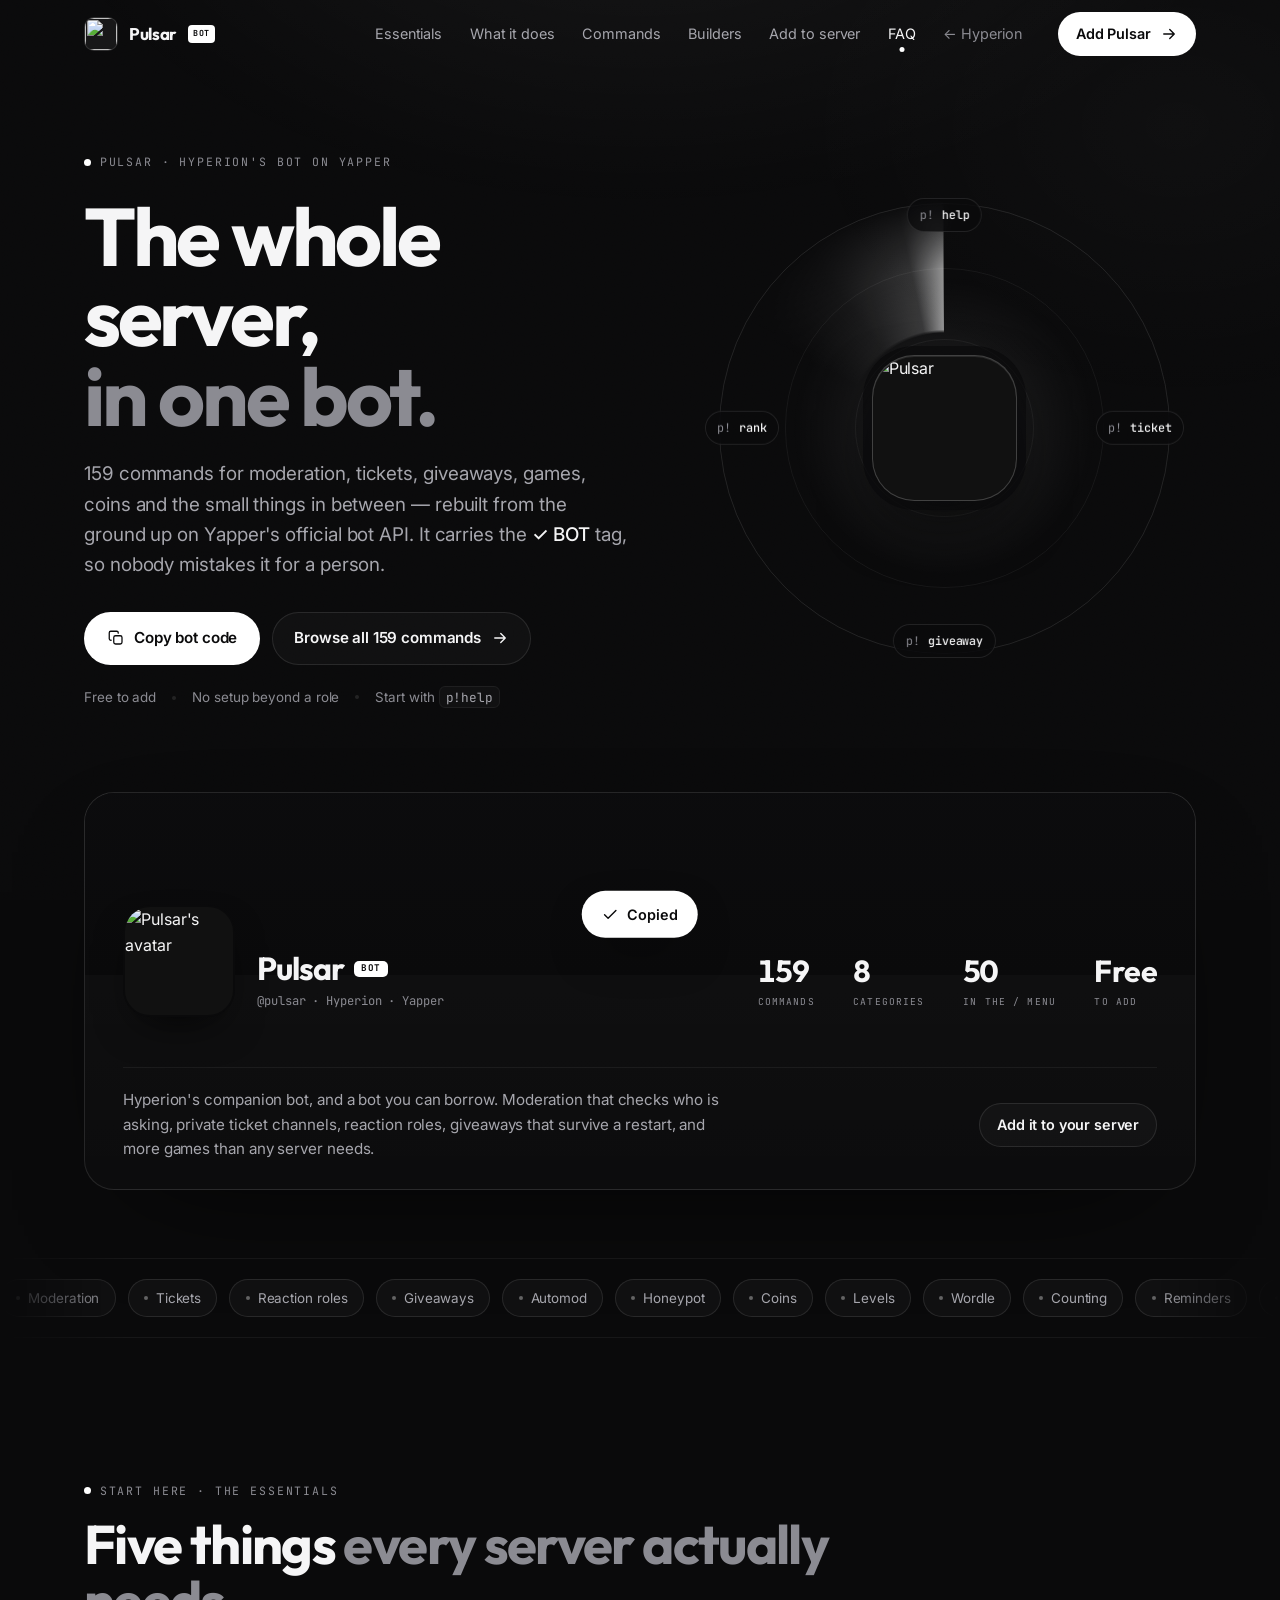
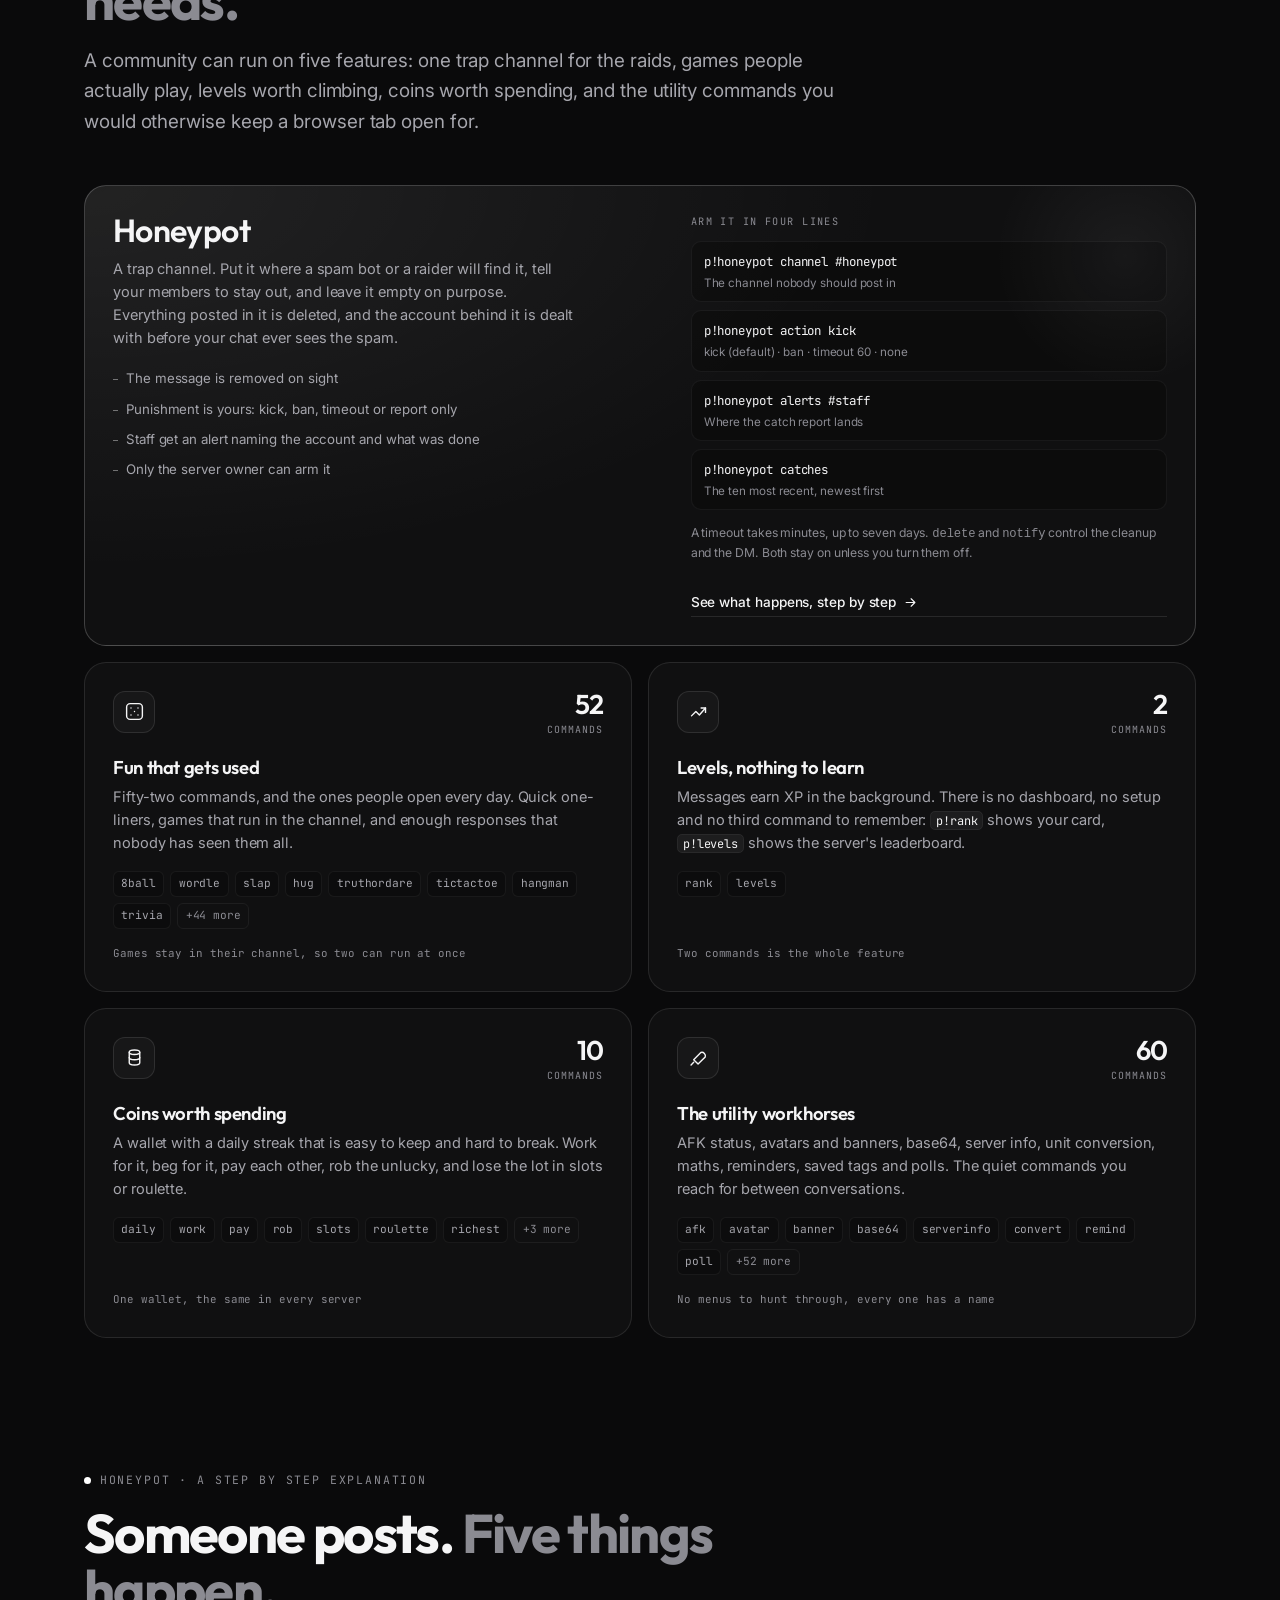
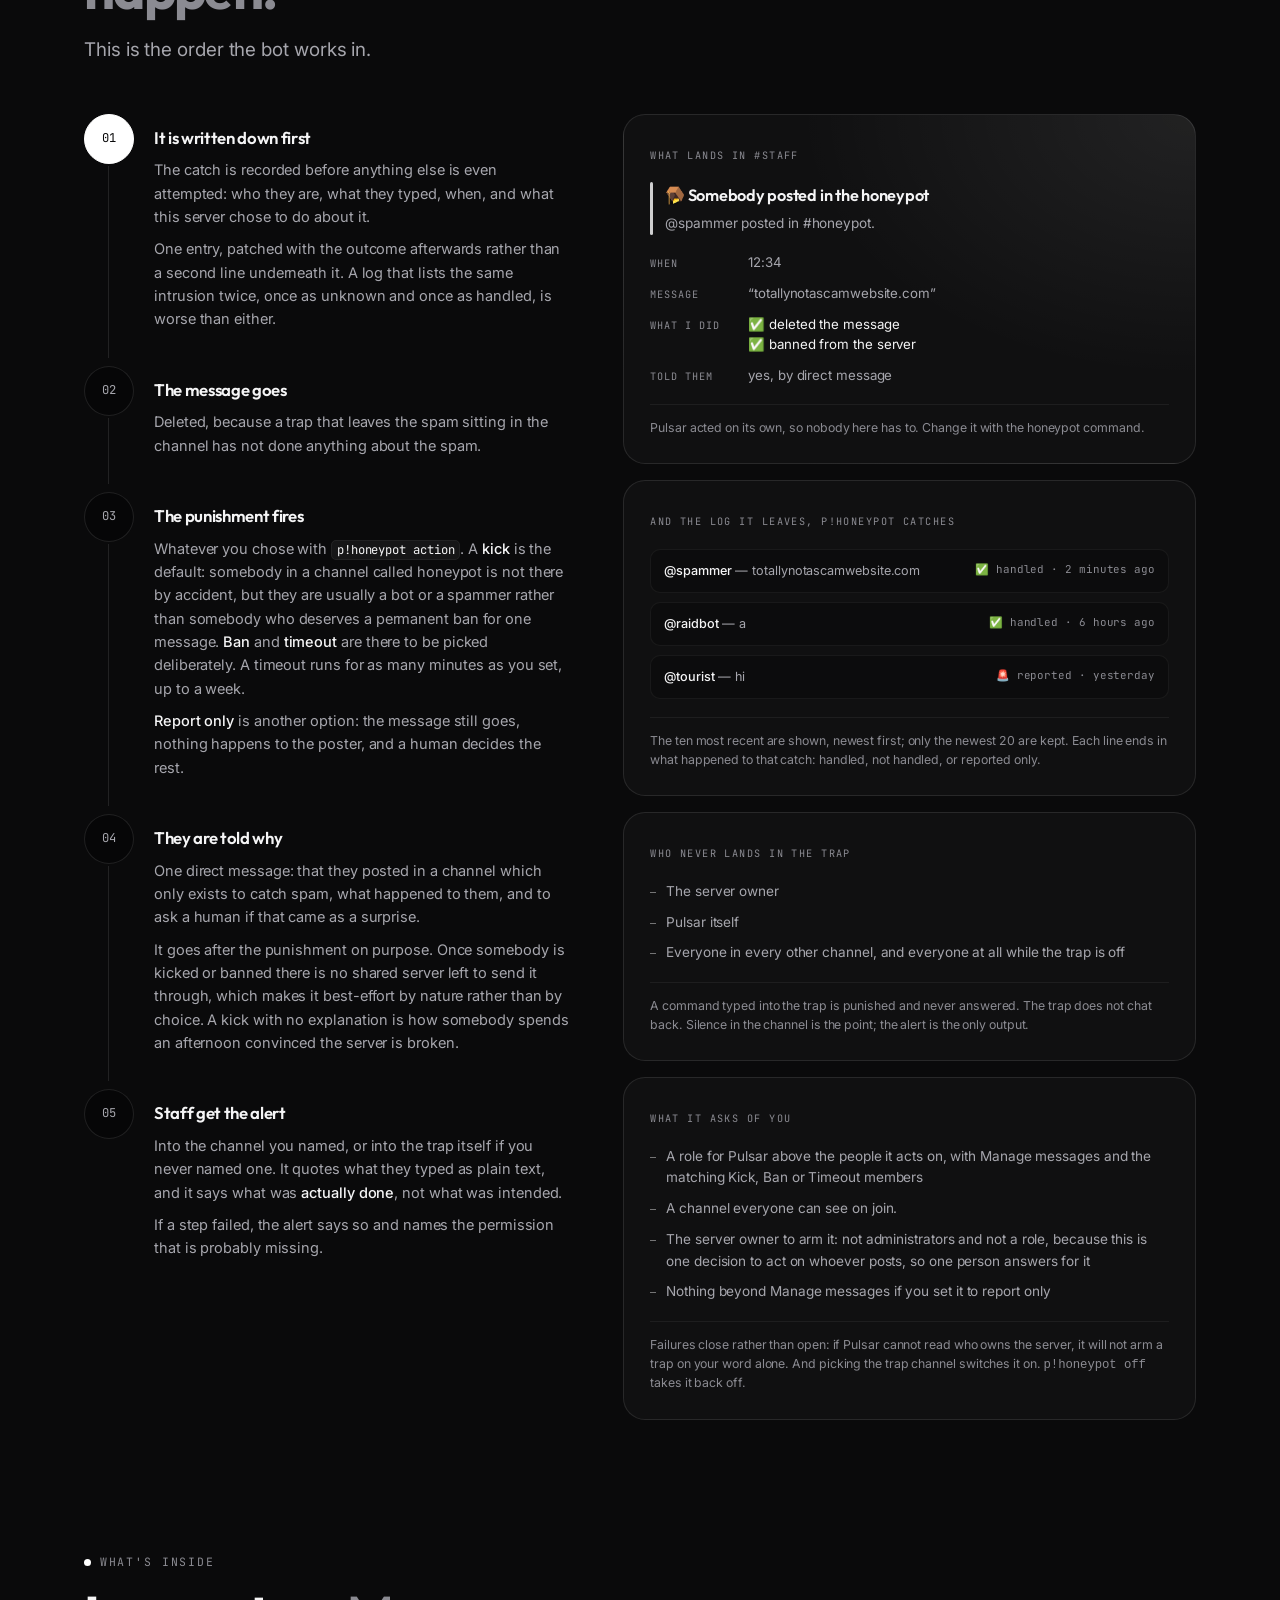
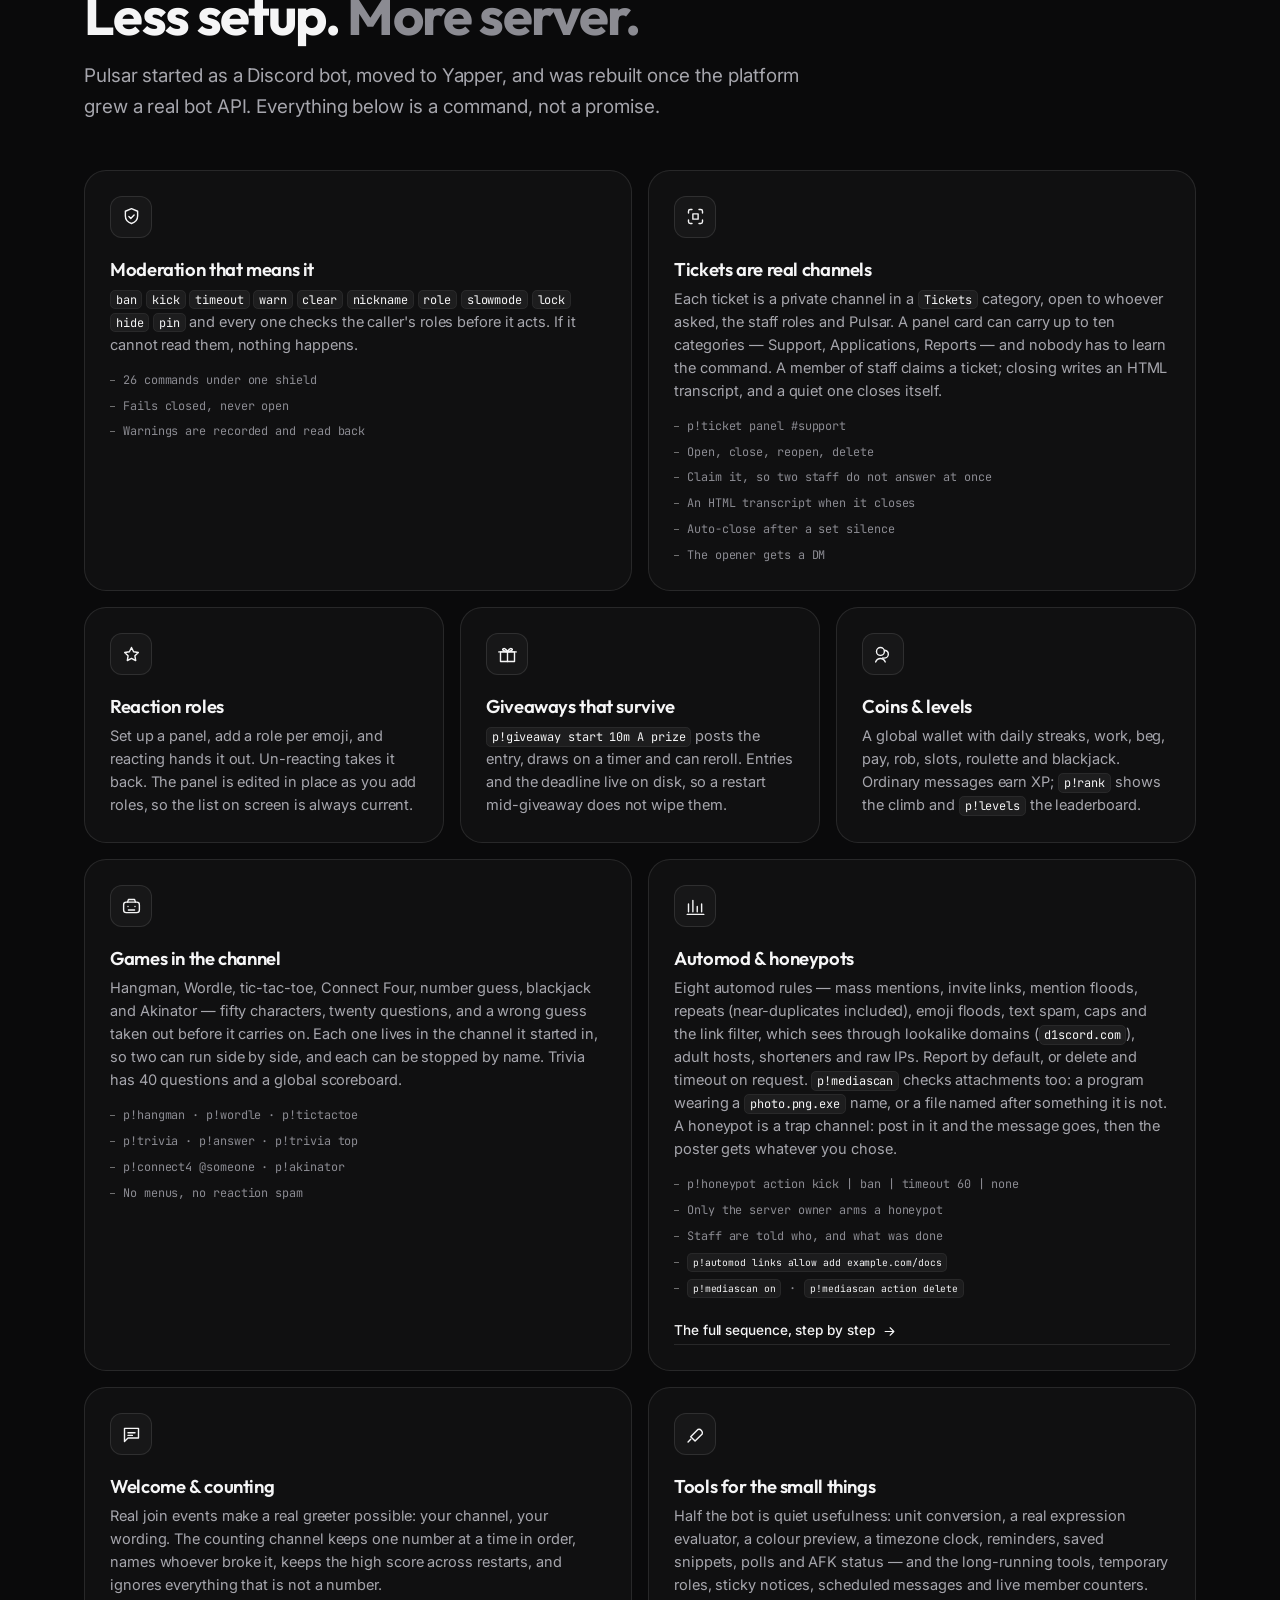
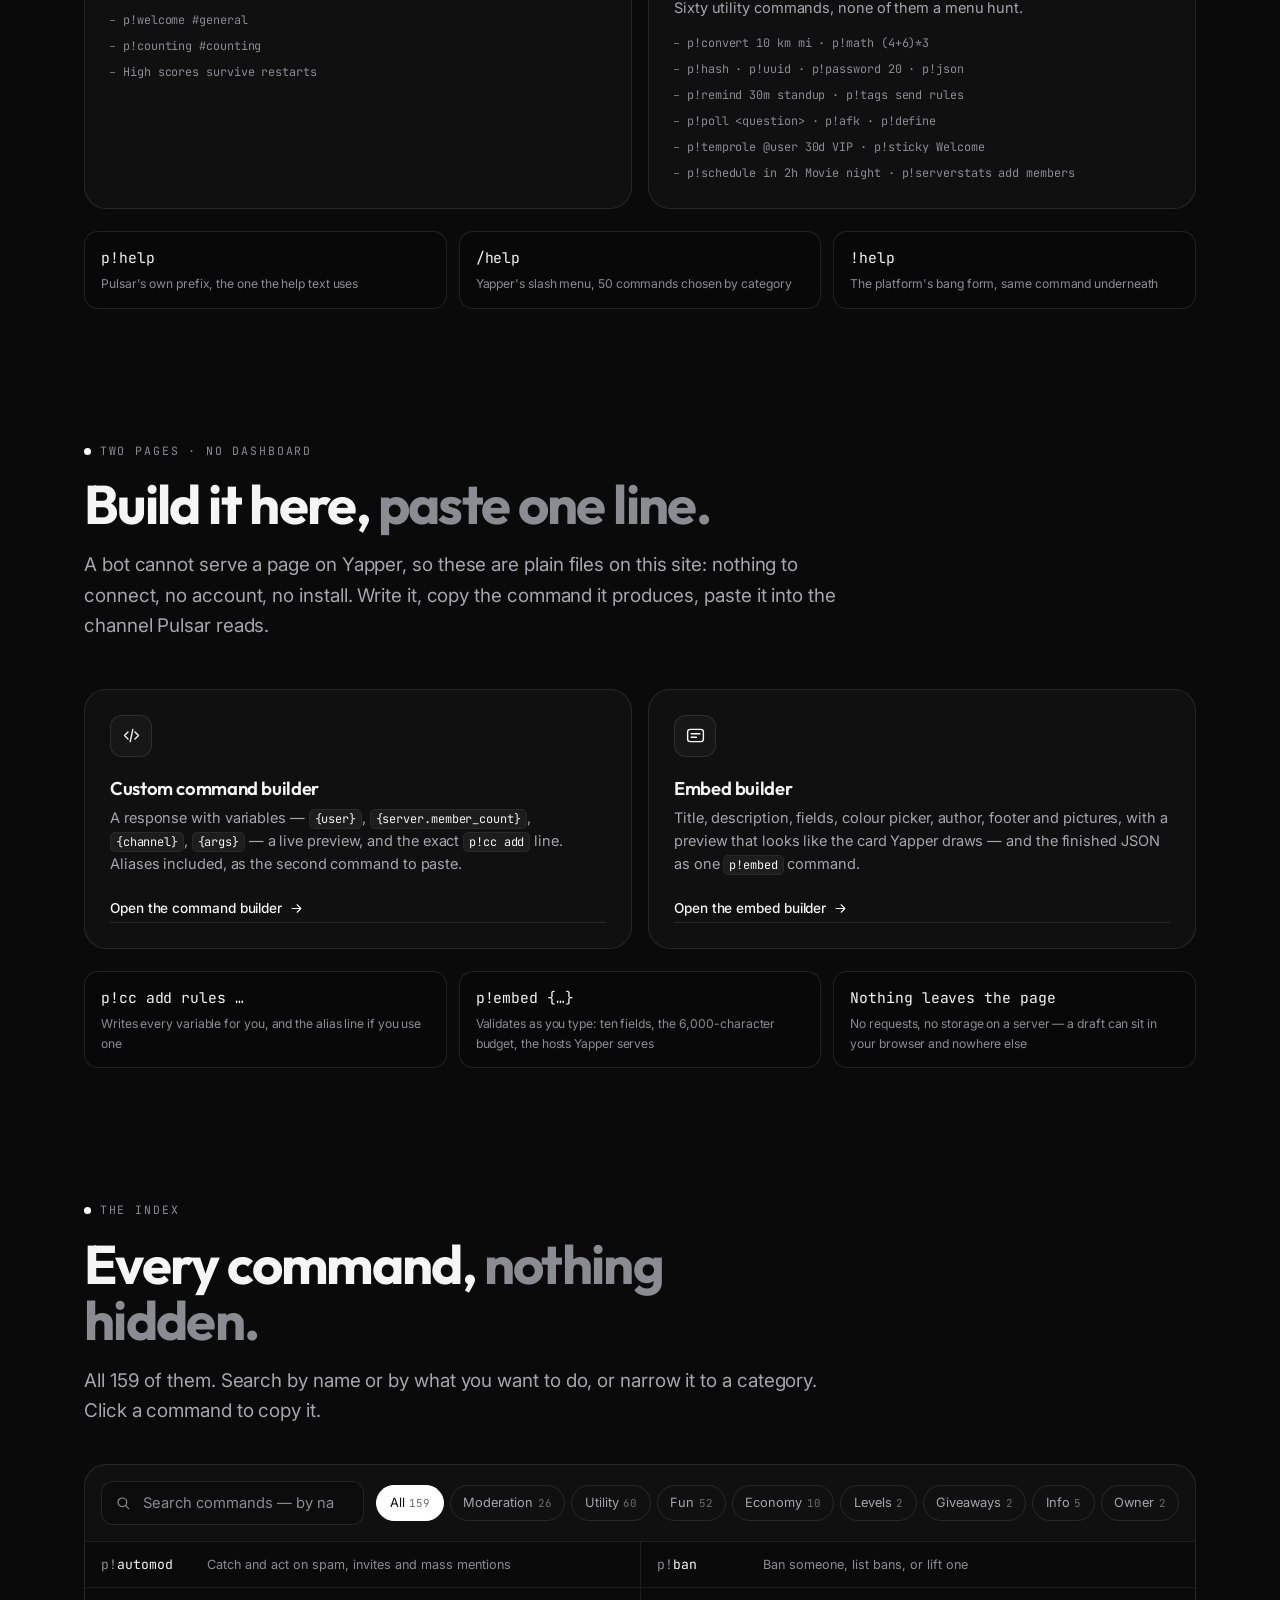
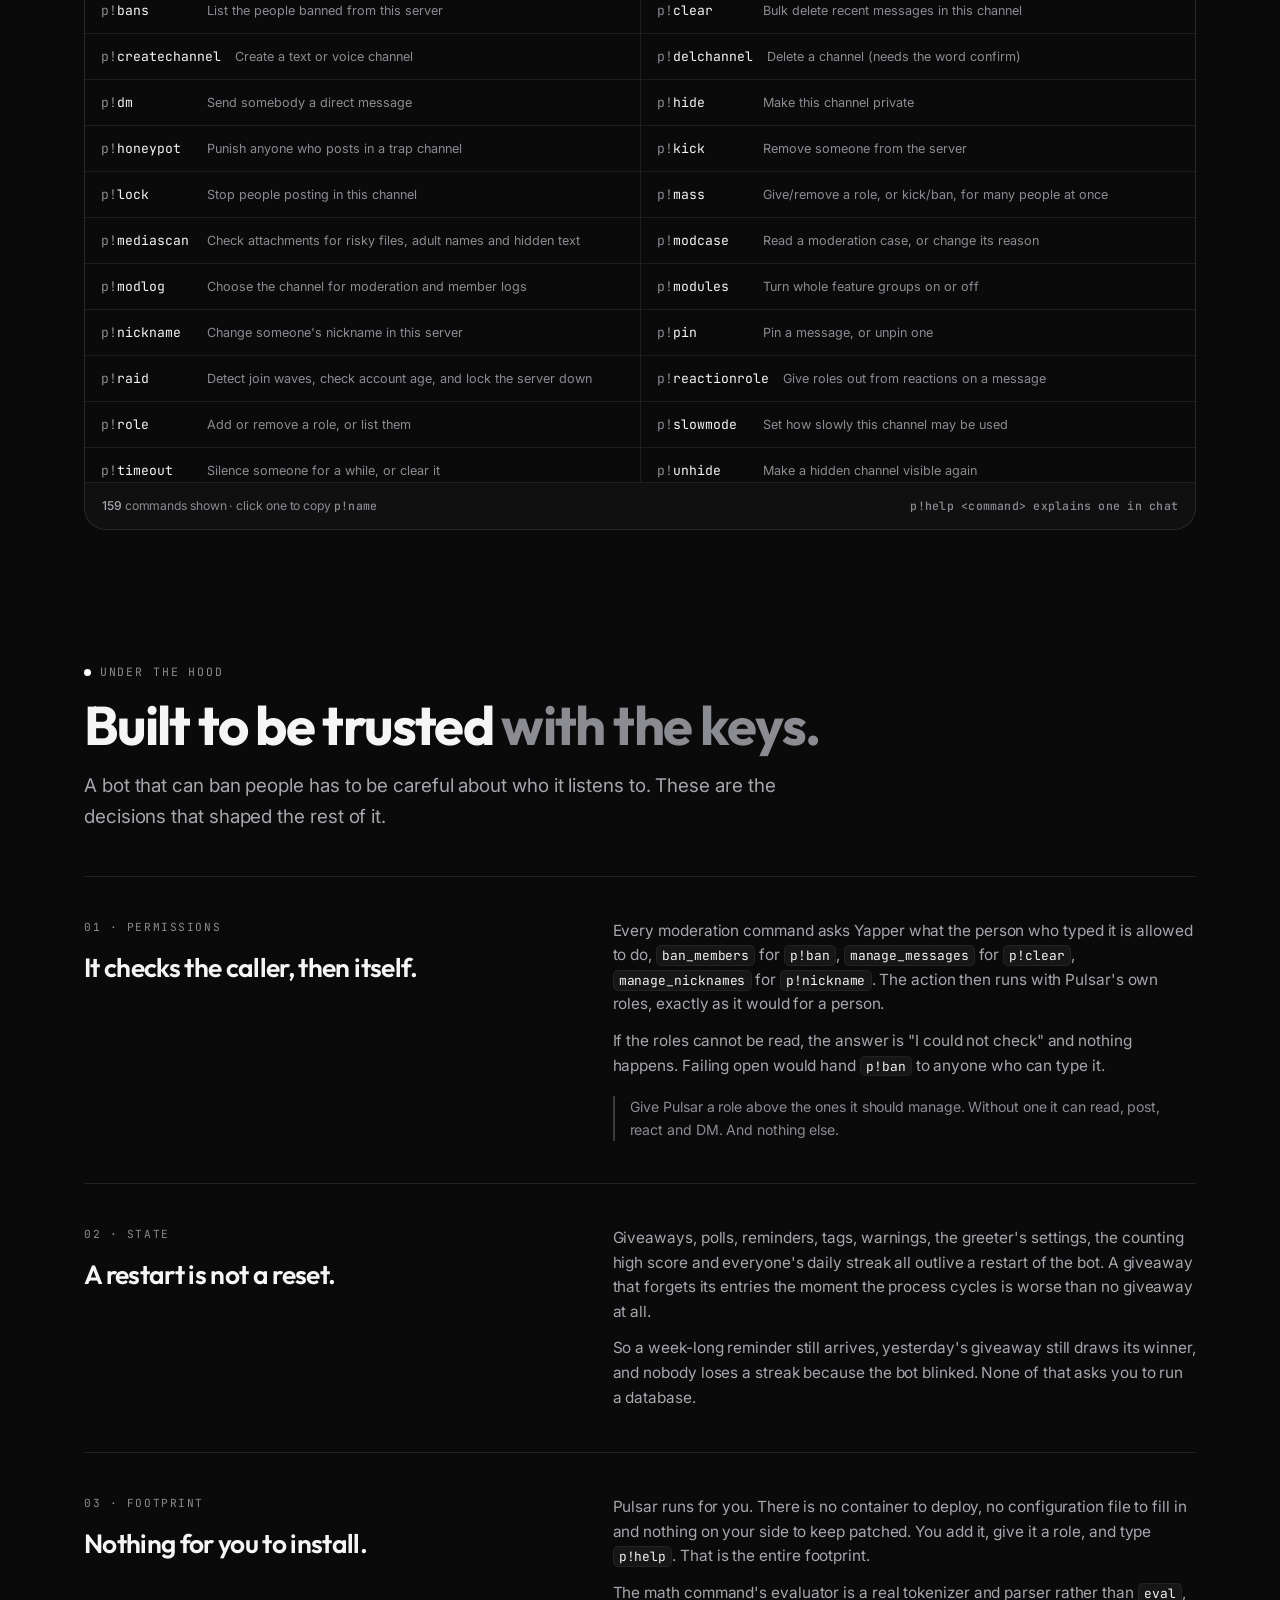
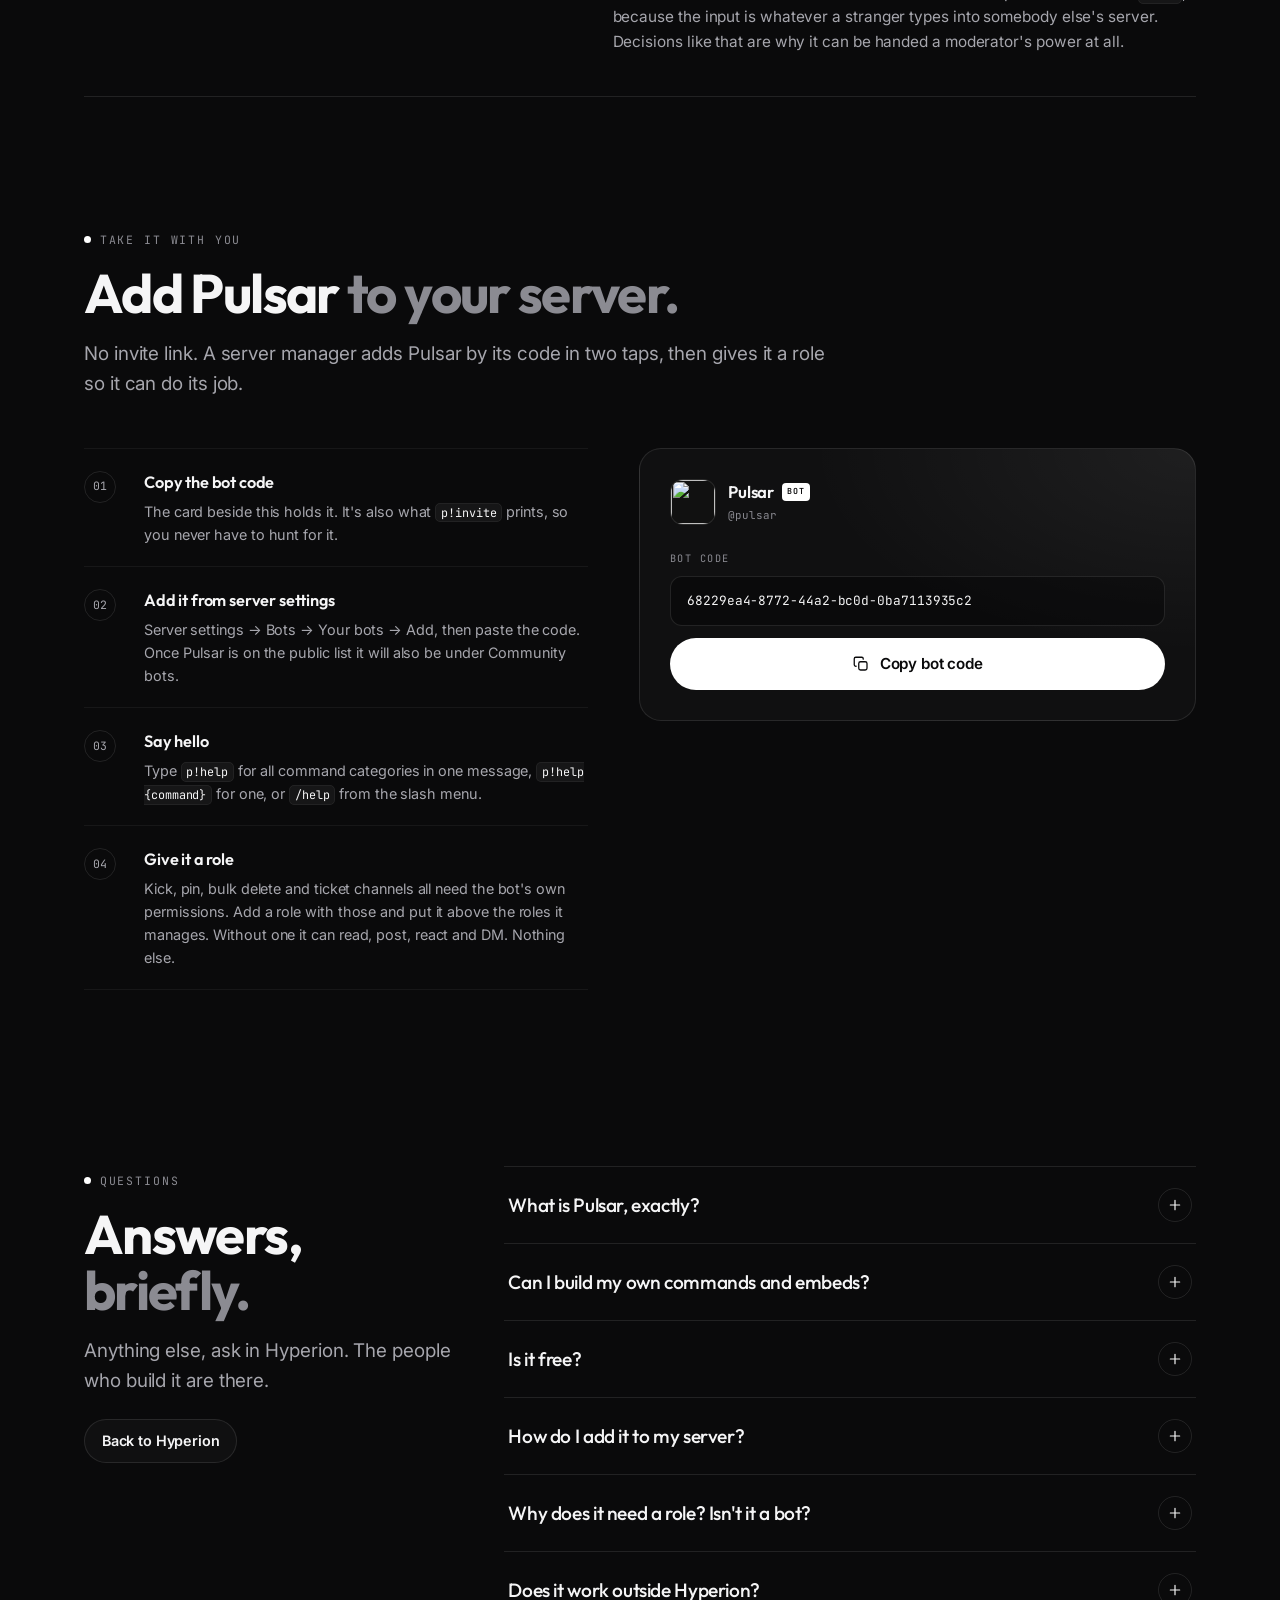
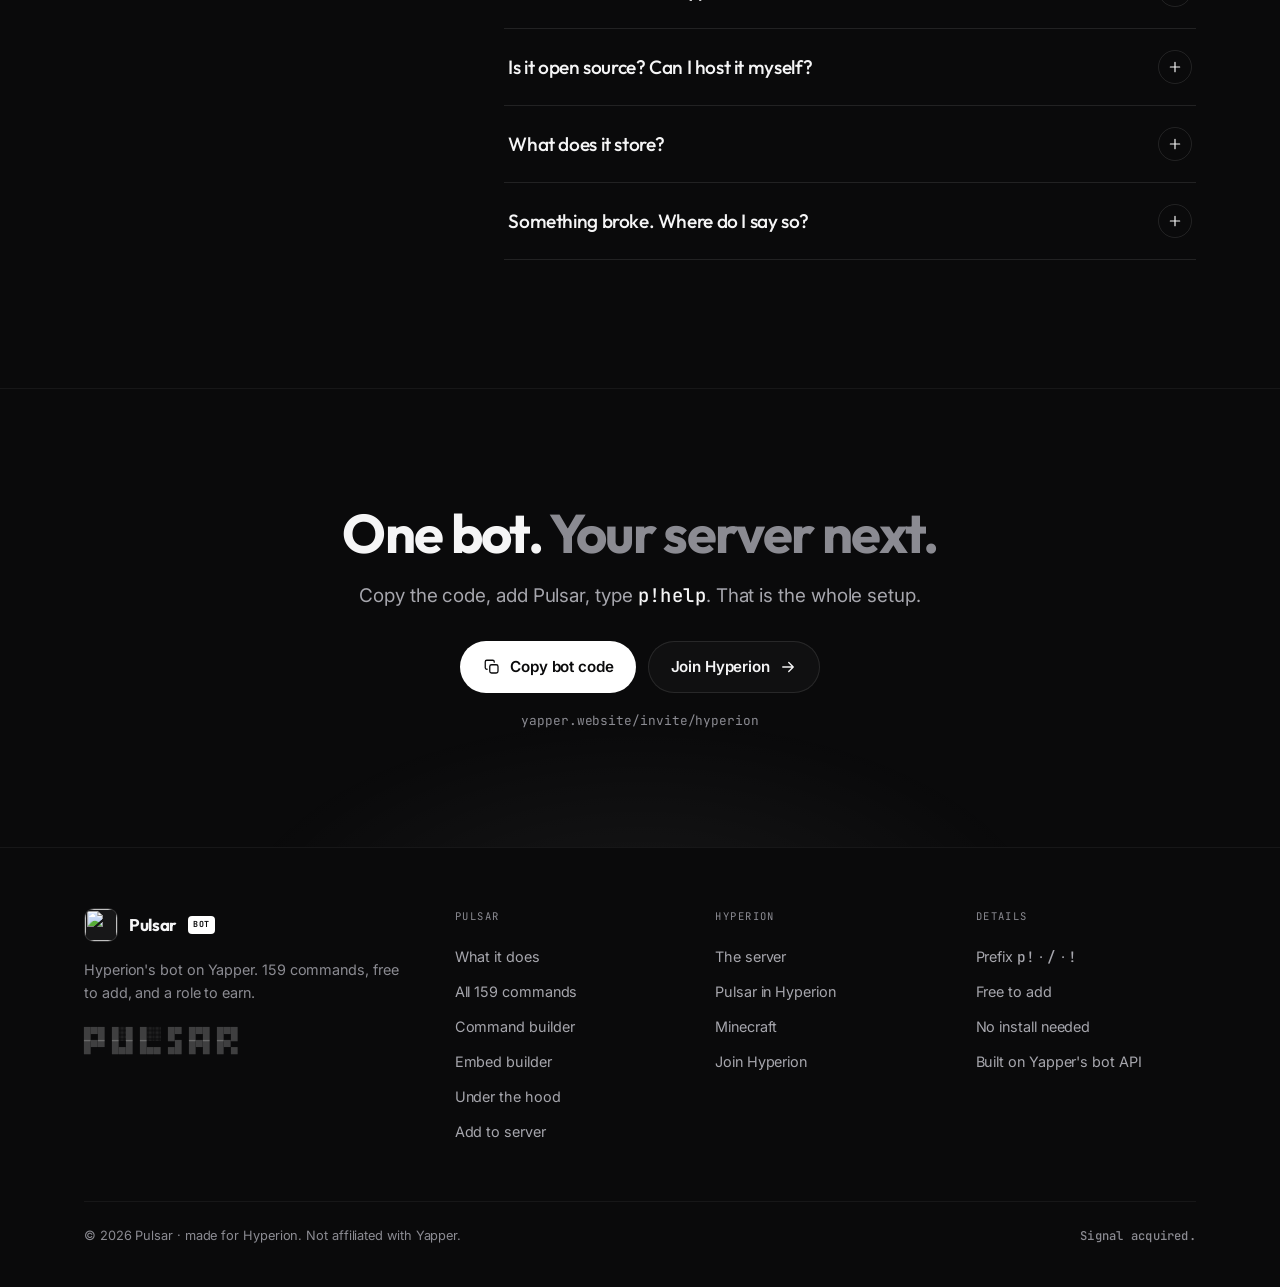
==== pulsar/index.html @ d631b647 "Create index.html" ====
<!DOCTYPE html>
<html lang="en">
<head>
<meta charset="utf-8">
<meta name="viewport" content="width=device-width, initial-scale=1">
<title>Pulsar | Hyperion's bot on Yapper</title>
<meta name="description" content="Pulsar is Hyperion's own Yapper bot: 159 commands for moderation, tickets, giveaways, games, coins and levels, rebuilt on Yapper's official bot API.">
<link rel="icon" href="../pulsar-avatar.png">
<meta property="og:type" content="website">
<meta property="og:title" content="Pulsar | Hyperion's bot on Yapper">
<meta property="og:description" content="159 commands. Moderation, tickets, giveaways, games and coins. Add Pulsar to your own server.">
<meta property="og:image" content="../pulsar-banner.webp">
<link rel="preconnect" href="https://fonts.googleapis.com">
<link rel="preconnect" href="https://fonts.gstatic.com" crossorigin>
<link href="https://fonts.googleapis.com/css2?family=Outfit:wght@400;500;600;700;800&family=Inter:wght@400;450;500;600&family=JetBrains+Mono:wght@400;500&display=swap" rel="stylesheet">
<script>document.documentElement.classList.add('js');</script>
<style>
/* ============================================================
   Pulsar — same monochrome system as Hyperion, with a signal.
   Near-black ground, white ink, hairline chrome, one rotating beam.
   ============================================================ */

:root{
  --bg:#0a0a0b;
  --bg-elev:#0f0f11;
  --ink:#f5f5f6;
  --ink-2:#a6a6ad;
  --ink-3:#8b8b92;
  --line:rgba(255,255,255,.10);
  --line-2:rgba(255,255,255,.055);
  --surface:rgba(255,255,255,.028);
  --surface-2:rgba(255,255,255,.055);
  --white:#ffffff;
  --r-sm:10px; --r-md:16px; --r-lg:22px; --r-xl:30px; --r-full:999px;
  --maxw:1160px;
  --ease:cubic-bezier(.16,1,.3,1);
  --font-display:"Outfit","Inter",system-ui,sans-serif;
  --font-body:"Inter",system-ui,-apple-system,sans-serif;
  --font-mono:"JetBrains Mono",ui-monospace,SFMono-Regular,Menlo,monospace;
}

*,*::before,*::after{box-sizing:border-box}
html{scroll-behavior:smooth;-webkit-text-size-adjust:100%}
@media (prefers-reduced-motion:reduce){html{scroll-behavior:auto}}

body{
  margin:0;
  background:var(--bg);
  color:var(--ink);
  font-family:var(--font-body);
  font-size:16px;
  line-height:1.6;
  letter-spacing:-0.005em;
  -webkit-font-smoothing:antialiased;
  text-rendering:optimizeLegibility;
  overflow-x:hidden;
}

body::before{
  content:"";position:fixed;inset:0;z-index:0;pointer-events:none;
  background:
    radial-gradient(900px 560px at 50% -180px, rgba(255,255,255,.06), transparent 70%),
    radial-gradient(620px 460px at 92% 14%, rgba(255,255,255,.022), transparent 62%);
}
body::after{
  content:"";position:fixed;inset:0;z-index:1;pointer-events:none;opacity:.045;
  background-image:url("data:image/svg+xml,%3Csvg xmlns='http://www.w3.org/2000/svg' width='140' height='140'%3E%3Cfilter id='n'%3E%3CfeTurbulence type='fractalNoise' baseFrequency='.9' numOctaves='2' stitchTiles='stitch'/%3E%3C/filter%3E%3Crect width='100%25' height='100%25' filter='url(%23n)'/%3E%3C/svg%3E");
  mix-blend-mode:overlay;
}

::selection{background:#fff;color:#0a0a0b}
:focus-visible{outline:2px solid #fff;outline-offset:3px;border-radius:6px}

*{scrollbar-width:thin;scrollbar-color:rgba(255,255,255,.22) transparent}
::-webkit-scrollbar{width:12px;height:12px}
::-webkit-scrollbar-track{background:transparent}
::-webkit-scrollbar-thumb{background:rgba(255,255,255,.16);border:3px solid var(--bg);border-radius:99px}
::-webkit-scrollbar-thumb:hover{background:rgba(255,255,255,.3)}

img{max-width:100%;display:block}
a{color:inherit;text-decoration:none}
button{font:inherit;color:inherit}

.wrap{width:100%;max-width:var(--maxw);margin:0 auto;padding:0 24px}
.sr-only{position:absolute;width:1px;height:1px;padding:0;margin:-1px;overflow:hidden;clip:rect(0,0,0,0);white-space:nowrap;border:0}

.skip{position:fixed;top:12px;left:12px;z-index:200;transform:translateY(-200%);
  background:#fff;color:#0a0a0b;padding:10px 16px;border-radius:10px;font-weight:600;font-size:14px}
.skip:focus{transform:none}

/* ---------- typography ---------- */
h1,h2,h3,h4{font-family:var(--font-display);font-weight:700;letter-spacing:-0.03em;line-height:1.02;margin:0}
.display{font-size:clamp(2.8rem,6.6vw,5.1rem);font-weight:700;line-height:.98;letter-spacing:-0.04em}
.h2{font-size:clamp(2rem,4.6vw,3.4rem);line-height:1.03}
.h3{font-size:clamp(1.25rem,2.2vw,1.6rem);letter-spacing:-0.02em}
.muted{color:var(--ink-3)}
.lead{font-size:clamp(1.02rem,1.5vw,1.18rem);color:var(--ink-2);max-width:66ch}
p{margin:0}

.mono{font-family:var(--font-mono);font-weight:500;letter-spacing:.02em}
.tag{
  font-family:var(--font-mono);font-size:.72rem;letter-spacing:.14em;text-transform:uppercase;
  color:var(--ink-3)
}
.eyebrow{display:inline-flex;align-items:center;gap:.55rem;font-family:var(--font-mono);font-size:.72rem;
  letter-spacing:.16em;text-transform:uppercase;color:var(--ink-3)}
.eyebrow .sig{width:7px;height:7px;border-radius:50%;background:#fff;box-shadow:0 0 0 0 rgba(255,255,255,.55);animation:pulse 2.4s infinite}

/* ---------- buttons ---------- */
.btn{
  --pad:.82rem 1.35rem;
  display:inline-flex;align-items:center;gap:.6rem;
  padding:var(--pad);border-radius:var(--r-full);
  font-weight:600;font-size:.95rem;letter-spacing:-0.01em;
  border:1px solid transparent;cursor:pointer;
  transition:transform .35s var(--ease),background .3s var(--ease),border-color .3s var(--ease),color .3s var(--ease),box-shadow .35s var(--ease);
  white-space:nowrap;
}
.btn svg{width:18px;height:18px;flex:none;transition:transform .35s var(--ease)}
.btn-primary{background:#fff;color:#0a0a0b}
.btn-primary:hover{transform:translateY(-2px);box-shadow:0 12px 30px -12px rgba(255,255,255,.55)}
.btn-primary:hover svg{transform:translateX(3px)}
.btn-primary:active{transform:translateY(0)}
.btn-ghost{background:var(--surface);border-color:var(--line);color:var(--ink)}
.btn-ghost:hover{background:var(--surface-2);border-color:rgba(255,255,255,.24);transform:translateY(-2px)}
.btn-sm{--pad:.6rem 1.05rem;font-size:.9rem}
.btn:disabled{opacity:.45;cursor:not-allowed;transform:none}

/* ---------- nav ---------- */
.nav{position:fixed;top:0;left:0;right:0;z-index:100;transition:background .4s var(--ease),border-color .4s var(--ease),backdrop-filter .4s}
.nav::after{content:"";position:absolute;inset:0;border-bottom:1px solid transparent;transition:border-color .4s var(--ease);pointer-events:none}
.nav.scrolled{background:rgba(10,10,11,.72);backdrop-filter:blur(14px) saturate(120%);-webkit-backdrop-filter:blur(14px)}
.nav.scrolled::after{border-color:var(--line-2)}
.nav-in{display:flex;align-items:center;gap:14px;height:68px}
.brand{display:flex;align-items:center;gap:11px;font-family:var(--font-display);font-weight:700;font-size:1.06rem;letter-spacing:-0.02em;position:relative;z-index:2}
.brand .mark{width:34px;height:34px;border-radius:10px;overflow:hidden;background:var(--surface-2);border:1px solid var(--line);position:relative;flex:none}
.brand .mark img{width:100%;height:100%;object-fit:cover}
.brand .bot-pill{font-family:var(--font-mono);font-size:.52rem;letter-spacing:.1em;text-transform:uppercase;background:#fff;color:#0a0a0b;border-radius:4px;padding:.12rem .3rem}
.nav-links{display:flex;align-items:center;gap:2px;margin-left:auto}
.nav-links a{position:relative;padding:.5rem .8rem;border-radius:var(--r-full);font-size:.9rem;color:var(--ink-2);transition:color .25s,background .25s}
.nav-links a:hover{color:var(--ink);background:var(--surface)}
.nav-links a.active{color:var(--ink)}
.nav-links a.active::after{content:"";position:absolute;left:50%;bottom:2px;transform:translateX(-50%);width:5px;height:5px;border-radius:50%;background:#fff}
.nav-links .back{color:var(--ink-3)}
.nav-cta{margin-left:10px;position:relative;z-index:2}
.nav-toggle{display:none;margin-left:auto;width:42px;height:42px;border-radius:12px;border:1px solid var(--line);background:var(--surface);align-items:center;justify-content:center}
.nav-toggle svg{width:20px;height:20px}
.mobile-menu{display:none}

/* ---------- hero ---------- */
.hero{position:relative;z-index:2;padding-top:148px;padding-bottom:10px}
.hero-grid{display:grid;grid-template-columns:1.04fr .96fr;gap:clamp(30px,5vw,64px);align-items:center}
.hero-copy{max-width:620px}
.hero .display{margin-top:22px}
.hero .display .line{display:block;overflow:hidden}
.hero .display .line > span{display:block;transform:translateY(105%);animation:rise 1.05s var(--ease) forwards}
.hero .display .line:nth-child(2) > span{animation-delay:.08s}
@keyframes rise{to{transform:translateY(0)}}
.hero-sub{margin-top:24px;opacity:0;animation:fade .9s var(--ease) .4s forwards}
.hero-cta{margin-top:32px;display:flex;gap:12px;flex-wrap:wrap;opacity:0;animation:fade .9s var(--ease) .55s forwards}
.hero-facts{margin-top:22px;display:flex;gap:10px 16px;align-items:center;flex-wrap:wrap;color:var(--ink-3);font-size:.84rem;opacity:0;animation:fade .9s var(--ease) .7s forwards}
.hero-facts .dot{width:4px;height:4px;border-radius:50%;background:var(--line)}
.hero-facts code{font-family:var(--font-mono);font-size:.8rem;color:var(--ink-2);background:var(--surface);border:1px solid var(--line-2);border-radius:6px;padding:.1rem .38rem}
.hero-visual{opacity:0;animation:rise-slow 1.2s var(--ease) .5s forwards}
@keyframes fade{to{opacity:1}}
@keyframes rise-slow{from{opacity:0;transform:translateY(36px)}to{opacity:1;transform:none}}
@keyframes pulse{0%{box-shadow:0 0 0 0 rgba(255,255,255,.45)}70%{box-shadow:0 0 0 9px rgba(255,255,255,0)}100%{box-shadow:0 0 0 0 rgba(255,255,255,0)}}

/* signal visual */
.signal{position:relative;width:100%;max-width:470px;aspect-ratio:1/1;margin:0 auto;display:grid;place-items:center}
.signal .ring{position:absolute;border:1px solid var(--line);border-radius:50%}
.signal .r1{inset:2%}
.signal .r2{inset:16%;border-color:var(--line-2)}
.signal .r3{inset:31%;border-color:var(--line-2)}
.signal .ticks{position:absolute;inset:2%;border-radius:50%;
  background:repeating-conic-gradient(from 0deg,rgba(255,255,255,.26) 0deg .5deg,transparent .5deg 7.5deg);
  -webkit-mask-image:radial-gradient(circle,transparent 71%,#000 71.5%,#000 72.6%,transparent 73.2%);
  mask-image:radial-gradient(circle,transparent 71%,#000 71.5%,#000 72.6%,transparent 73.2%);
  opacity:.55}
.signal .beam{position:absolute;inset:2%;border-radius:50%;animation:spin 16s linear infinite;
  background:conic-gradient(from 0deg,transparent 0deg 296deg,rgba(255,255,255,.05) 322deg,rgba(255,255,255,.17) 348deg,rgba(255,255,255,.55) 359.4deg,transparent 360deg);
  -webkit-mask-image:radial-gradient(circle,transparent 30%,#000 31% 50%,transparent 72%);
  mask-image:radial-gradient(circle,transparent 30%,#000 31% 50%,transparent 72%)}
@keyframes spin{to{transform:rotate(360deg)}}
.signal .glow{position:absolute;inset:14%;border-radius:50%;
  background:radial-gradient(circle,rgba(255,255,255,.105),transparent 64%)}
.signal .core{position:relative;z-index:2;width:31%;aspect-ratio:1/1;border-radius:29%;overflow:hidden;
  border:1px solid rgba(255,255,255,.2);background:#111;
  box-shadow:0 0 0 9px rgba(10,10,11,.68),0 26px 70px -22px rgba(0,0,0,.95),inset 0 1px 0 rgba(255,255,255,.1)}
.signal .core img{width:100%;height:100%;object-fit:cover}
.orbit{position:absolute;z-index:3;display:inline-flex;align-items:center;gap:.5rem;
  padding:.42rem .72rem;border-radius:var(--r-full);border:1px solid var(--line);
  background:rgba(10,10,11,.82);backdrop-filter:blur(8px);-webkit-backdrop-filter:blur(8px);
  font-family:var(--font-mono);font-size:.74rem;color:var(--ink-2);white-space:nowrap;
  box-shadow:0 12px 30px -18px rgba(0,0,0,.9)}
.orbit b{font-weight:500;color:var(--ink)}
.orbit .p{color:var(--ink-3)}
.orbit.top{top:1%;left:50%;transform:translateX(-50%)}
.orbit.right{right:-1%;top:50%;transform:translateY(-50%)}
.orbit.bottom{bottom:1%;left:50%;transform:translateX(-50%)}
.orbit.left{left:-1%;top:50%;transform:translateY(-50%)}
@media (prefers-reduced-motion:reduce){.signal .beam{animation:none}}

/* ---------- profile band ---------- */
.profile-band{margin-top:clamp(54px,7vw,84px);border:1px solid var(--line);border-radius:var(--r-xl);overflow:hidden;
  background:linear-gradient(180deg,rgba(255,255,255,.035),rgba(255,255,255,.01));position:relative;
  box-shadow:0 40px 120px -60px rgba(0,0,0,.9)}
.pb-banner{position:relative;height:clamp(118px,15vw,182px);overflow:hidden;background:#0d0d0f}
.pb-banner img{width:100%;height:100%;object-fit:cover;object-position:center 44%;filter:grayscale(1) contrast(1.02);opacity:.34}
.pb-banner::after{content:"";position:absolute;inset:0;background:linear-gradient(180deg,rgba(10,10,11,.42) 0%,rgba(10,10,11,.74) 58%,var(--bg) 100%)}
.pb-in{padding:0 clamp(20px,3.4vw,38px) 28px;margin-top:clamp(-70px,-9vw,-54px);position:relative;display:flex;gap:22px;align-items:flex-end;flex-wrap:wrap}
.pb-ava{width:clamp(84px,11vw,112px);height:clamp(84px,11vw,112px);border-radius:27px;overflow:hidden;flex:none;
  border:2px solid var(--bg);background:#111;box-shadow:0 18px 44px -18px rgba(0,0,0,.9)}
.pb-ava img{width:100%;height:100%;object-fit:cover}
.pb-id{min-width:0;padding-bottom:6px}
.pb-name{display:flex;align-items:center;gap:10px;font-family:var(--font-display);font-weight:700;font-size:clamp(1.5rem,2.6vw,2rem);letter-spacing:-0.03em;line-height:1.05}
.pb-bot{font-family:var(--font-mono);font-size:.58rem;letter-spacing:.1em;text-transform:uppercase;background:#fff;color:#0a0a0b;border-radius:5px;padding:.18rem .4rem}
.pb-handle{margin-top:6px;font-family:var(--font-mono);font-size:.76rem;color:var(--ink-3)}
.pb-stats{margin-left:auto;display:flex;gap:clamp(18px,3vw,40px);flex-wrap:wrap;padding-bottom:8px}
.pb-stat b{display:block;font-family:var(--font-display);font-weight:700;font-size:clamp(1.35rem,2.4vw,1.9rem);letter-spacing:-0.02em;line-height:1;font-variant-numeric:tabular-nums}
.pb-stat span{display:block;margin-top:7px;font-family:var(--font-mono);font-size:.6rem;letter-spacing:.12em;text-transform:uppercase;color:var(--ink-3)}
.pb-bio{margin-top:22px;padding-top:20px;border-top:1px solid var(--line-2);display:flex;gap:24px;align-items:center;flex-wrap:wrap;color:var(--ink-2);font-size:.95rem;max-width:none}
.pb-bio p{max-width:62ch}
.pb-bio .btn{margin-left:auto}

/* ---------- marquee ---------- */
.marquee{position:relative;z-index:2;margin-top:clamp(46px,6vw,68px);padding:20px 0;border-top:1px solid var(--line-2);border-bottom:1px solid var(--line-2);
  mask-image:linear-gradient(90deg,transparent,#000 10%,#000 90%,transparent);
  -webkit-mask-image:linear-gradient(90deg,transparent,#000 10%,#000 90%,transparent);overflow:hidden}
.marquee-track{display:flex;gap:12px;width:max-content;animation:slide 42s linear infinite}
.marquee:hover .marquee-track{animation-play-state:paused}
@keyframes slide{to{transform:translateX(-50%)}}
.pill{display:inline-flex;align-items:center;gap:8px;padding:.46rem .95rem;border-radius:var(--r-full);border:1px solid var(--line);background:var(--surface);color:var(--ink-2);font-size:.84rem;white-space:nowrap}
.pill .dot{width:4px;height:4px;border-radius:50%;background:rgba(255,255,255,.35)}

/* ---------- sections ---------- */
section{position:relative;z-index:2}
.sec{padding:clamp(82px,10vw,138px) 0 0}
.sec-head{max-width:760px}
.sec-head .h2{margin-bottom:18px}
.sec-head .lead{color:var(--ink-2)}
.sec-head .eyebrow{margin-bottom:16px}

/* ---------- bento ---------- */
.bento{display:grid;grid-template-columns:repeat(6,1fr);gap:16px;margin-top:48px}
.card{
  position:relative;border:1px solid var(--line);border-radius:var(--r-lg);background:var(--surface);
  padding:25px;overflow:hidden;display:flex;flex-direction:column;
  transition:border-color .45s var(--ease),background .45s var(--ease),transform .45s var(--ease);
}
.card:hover{border-color:rgba(255,255,255,.22);background:var(--surface-2);transform:translateY(-3px)}
.card .ico{width:42px;height:42px;border-radius:12px;border:1px solid var(--line);background:rgba(255,255,255,.03);display:grid;place-items:center;margin-bottom:22px}
.card .ico svg{width:21px;height:21px;color:var(--ink)}
.card .card-ttl{font-family:var(--font-display);font-weight:600;font-size:1.16rem;letter-spacing:-0.02em}
.card .card-txt{margin-top:9px;color:var(--ink-2);font-size:.91rem;line-height:1.58}
.card .card-txt code,.card .card-list code{font-family:var(--font-mono);font-size:.82em;color:var(--ink);background:rgba(255,255,255,.05);border:1px solid var(--line-2);border-radius:5px;padding:.05rem .3rem;white-space:nowrap}
.card .card-list{margin:14px 0 0;padding:0;list-style:none;display:flex;flex-direction:column;gap:7px;color:var(--ink-3);font-family:var(--font-mono);font-size:.74rem}
.card .card-list li{display:flex;gap:8px;align-items:baseline}
.card .card-list li::before{content:"";width:5px;height:1px;background:rgba(255,255,255,.4);flex:none;transform:translateY(-3px)}
.card--w3{grid-column:span 3}
.card--w2{grid-column:span 2}
.card .card-note{margin-top:auto;padding-top:16px;font-family:var(--font-mono);font-size:.68rem;color:var(--ink-3)}

/* ---------- essentials ---------- */
.essentials{display:grid;grid-template-columns:repeat(2,1fr);gap:16px;margin-top:48px}
.essentials .card{padding:clamp(22px,3vw,28px)}
.ess-hero{grid-column:1/-1;display:grid;grid-template-columns:1.05fr .95fr;gap:clamp(24px,4vw,54px);align-items:start;
  border-color:rgba(255,255,255,.2);
  background:radial-gradient(130% 150% at 0% 0%,rgba(255,255,255,.075),transparent 56%),var(--surface)}
.ess-hero::after{content:"";position:absolute;right:-70px;top:-70px;width:280px;height:280px;border-radius:50%;
  background:radial-gradient(circle,rgba(255,255,255,.05),transparent 66%);pointer-events:none}
.ess-flag{position:relative;display:inline-flex;align-items:center;gap:.45rem;font-family:var(--font-mono);font-size:.64rem;
  letter-spacing:.14em;text-transform:uppercase;color:var(--ink-2);border:1px solid var(--line);
  border-radius:var(--r-full);padding:.3rem .62rem;background:rgba(255,255,255,.05);margin-bottom:18px}
.ess-flag .dot{width:5px;height:5px;border-radius:50%;background:#fff;animation:pulse 2.4s infinite}
.ess-hero .card-ttl{position:relative;font-size:clamp(1.5rem,3vw,2rem)}
.ess-hero .card-txt{position:relative;margin-top:12px;max-width:52ch}
.ess-hero .card-list{position:relative;margin-top:18px;font-family:var(--font-body);font-size:.83rem;color:var(--ink-2);gap:9px}
.ess-cmds{position:relative;display:flex;flex-direction:column;gap:8px;min-width:0}
.ess-lbl{font-family:var(--font-mono);font-size:.64rem;letter-spacing:.14em;text-transform:uppercase;color:var(--ink-3);margin-bottom:3px}
.ess-cmd{display:block;padding:10px 12px;border:1px solid var(--line-2);border-radius:10px;background:rgba(0,0,0,.26)}
.ess-cmd code{display:block;font-family:var(--font-mono);font-size:.78rem;color:var(--ink);white-space:nowrap;overflow-x:auto;scrollbar-width:none}
.ess-cmd code::-webkit-scrollbar{display:none}
.ess-cmd span{display:block;margin-top:3px;font-size:.73rem;color:var(--ink-3);line-height:1.4}
.ess-note{margin-top:6px;font-size:.76rem;color:var(--ink-3);line-height:1.5}
.ess-top{display:flex;align-items:flex-start;justify-content:space-between;gap:14px}
.ess-top .ico{margin-bottom:0}
.ess-fig{flex:none;text-align:right}
.ess-fig b{display:block;font-family:var(--font-display);font-weight:600;font-size:1.7rem;line-height:1;letter-spacing:-0.03em}
.ess-fig span{display:block;margin-top:4px;font-family:var(--font-mono);font-size:.62rem;letter-spacing:.1em;text-transform:uppercase;color:var(--ink-3)}
.ess-top + .card-ttl{margin-top:20px}
.ess-tags{display:flex;flex-wrap:wrap;gap:6px;margin-top:16px}
.ess-tags code{font-family:var(--font-mono);font-size:.7rem;color:var(--ink-2);background:rgba(0,0,0,.24);
  border:1px solid var(--line-2);border-radius:6px;padding:.2rem .46rem;white-space:nowrap}
.ess-tags code.more{color:var(--ink-3);background:transparent}
.ess-more{position:relative;display:inline-flex;align-items:center;gap:.45rem;margin-top:22px;font-size:.85rem;font-weight:500;
  color:var(--ink);border-bottom:1px solid var(--line);padding-bottom:2px;transition:border-color .3s var(--ease)}
.ess-more:hover{border-color:#fff}
.ess-more svg{width:15px;height:15px}

/* ---------- the trap, step by step ---------- */
.trap{display:grid;grid-template-columns:.92fr 1.08fr;gap:clamp(26px,4vw,58px);margin-top:48px;align-items:start}
.trap-steps{list-style:none;margin:0;padding:0}
.trap-step{position:relative;display:grid;grid-template-columns:50px 1fr;gap:20px;padding-bottom:34px}
.trap-step:last-child{padding-bottom:0}
.trap-step::before{content:"";position:absolute;left:24px;top:52px;bottom:8px;width:1px;background:var(--line)}
.trap-step:last-child::before{display:none}
.trap-n{width:50px;height:50px;border-radius:50%;border:1px solid var(--line);background:rgba(0,0,0,.3);
  display:grid;place-items:center;font-family:var(--font-mono);font-size:.76rem;color:var(--ink-2)}
.trap-step.key .trap-n{background:#fff;color:#0a0a0b;border-color:#fff}
.trap-t{font-family:var(--font-display);font-weight:600;font-size:1.05rem;letter-spacing:-0.02em;padding-top:11px}
.trap-d{margin-top:8px;color:var(--ink-2);font-size:.91rem;max-width:56ch}
.trap-d + .trap-d{margin-top:9px}
.trap-d code{font-family:var(--font-mono);font-size:.84em;color:var(--ink);background:rgba(255,255,255,.05);border:1px solid var(--line-2);border-radius:5px;padding:.05rem .3rem;white-space:nowrap}
.trap-d b{color:var(--ink);font-weight:500}
.trap-tag{display:inline-block;margin-top:12px;font-family:var(--font-mono);font-size:.64rem;letter-spacing:.12em;text-transform:uppercase;
  color:var(--ink-3);border:1px solid var(--line-2);border-radius:var(--r-full);padding:.24rem .56rem}
.trap-side{display:flex;flex-direction:column;gap:16px}
.trap-card{border:1px solid var(--line);border-radius:var(--r-lg);background:var(--surface);padding:clamp(20px,2.6vw,26px)}
.trap-card.alert{background:radial-gradient(120% 130% at 100% 0%,rgba(255,255,255,.07),transparent 58%),var(--surface)}
.trap-lbl{font-family:var(--font-mono);font-size:.64rem;letter-spacing:.14em;text-transform:uppercase;color:var(--ink-3)}
.trap-head{display:flex;gap:12px;align-items:flex-start;margin-top:16px}
.trap-bar{width:3px;align-self:stretch;min-height:34px;border-radius:3px;background:#fff;opacity:.8;flex:none}
.trap-alert-ttl{font-family:var(--font-display);font-weight:600;font-size:1.02rem;letter-spacing:-0.015em}
.trap-alert-sub{margin-top:5px;font-size:.85rem;color:var(--ink-2)}
.trap-rows{margin:18px 0 0;display:flex;flex-direction:column;gap:11px}
.trap-row{display:grid;grid-template-columns:86px 1fr;gap:12px;font-size:.83rem}
.trap-row dt{font-family:var(--font-mono);font-size:.64rem;letter-spacing:.1em;text-transform:uppercase;color:var(--ink-3);padding-top:3px}
.trap-row dd{margin:0;color:var(--ink-2);line-height:1.5;word-break:break-word}
.trap-row dd .ok{color:var(--ink)}
.trap-alert-foot{margin-top:18px;padding-top:14px;border-top:1px solid var(--line-2);font-size:.77rem;color:var(--ink-3);line-height:1.5}
.trap-log{margin-top:16px;display:flex;flex-direction:column;gap:9px}
.trap-log-row{display:grid;grid-template-columns:1fr auto;gap:10px;padding:11px 13px;border:1px solid var(--line-2);
  border-radius:10px;background:rgba(0,0,0,.24);font-size:.79rem;color:var(--ink-2)}
.trap-log-row > span{min-width:0;overflow-wrap:anywhere}
.trap-log-row b{color:var(--ink);font-weight:500}
.trap-log-row .st{font-family:var(--font-mono);font-size:.68rem;color:var(--ink-3);white-space:nowrap}
.trap-guards{margin:16px 0 0;padding:0;list-style:none;display:flex;flex-direction:column;gap:9px;color:var(--ink-2);font-size:.85rem}
.trap-guards li{display:flex;gap:10px;align-items:baseline}
.trap-guards li::before{content:"";width:6px;height:1px;background:rgba(255,255,255,.42);flex:none;transform:translateY(-3px)}
.trap-guards b{color:var(--ink);font-weight:500}

/* ---------- command explorer ---------- */
.cmd-box{margin-top:38px;border:1px solid var(--line);border-radius:var(--r-lg);background:var(--surface);overflow:hidden}
.cmd-toolbar{padding:16px;display:flex;gap:12px;align-items:center;flex-wrap:wrap;border-bottom:1px solid var(--line-2)}
.cmd-search{position:relative;flex:1;min-width:230px}
.cmd-search svg{position:absolute;left:14px;top:50%;transform:translateY(-50%);width:16px;height:16px;color:var(--ink-3);pointer-events:none}
.cmd-search input{width:100%;height:44px;padding:0 14px 0 41px;border-radius:12px;border:1px solid var(--line);
  background:rgba(0,0,0,.26);color:var(--ink);font:inherit;font-size:.92rem;transition:border-color .25s,background .25s}
.cmd-search input::placeholder{color:var(--ink-3)}
.cmd-search input:focus{outline:none;border-color:rgba(255,255,255,.32);background:rgba(0,0,0,.38)}
.cmd-search input:focus-visible{outline:2px solid #fff;outline-offset:2px}
.cmd-chips{display:flex;gap:6px;flex-wrap:wrap}
.chip{padding:.42rem .78rem;border-radius:var(--r-full);border:1px solid var(--line);background:transparent;
  color:var(--ink-2);font-size:.8rem;cursor:pointer;transition:background .25s,color .25s,border-color .25s;white-space:nowrap}
.chip:hover{background:var(--surface-2);color:var(--ink)}
.chip.on{background:#fff;color:#0a0a0b;border-color:#fff}
.chip .n{font-family:var(--font-mono);font-size:.68rem;opacity:.6;margin-left:.28rem}
.cmd-list{display:grid;grid-template-columns:1fr 1fr;gap:1px;background:var(--line-2);max-height:540px;overflow-y:auto;overscroll-behavior:contain}
.cmd{display:grid;grid-template-columns:minmax(92px,auto) 1fr;gap:14px;align-items:baseline;
  padding:12px 16px;background:var(--bg);border:0;text-align:left;cursor:pointer;width:100%;
  transition:background .2s}
.cmd:hover{background:rgba(255,255,255,.038)}
.cmd:focus-visible{outline:2px solid #fff;outline-offset:-2px;border-radius:0}
.cmd .cname{font-family:var(--font-mono);font-size:.82rem;color:var(--ink);white-space:nowrap}
.cmd .cname .p{color:var(--ink-3)}
.cmd .cdesc{font-size:.79rem;color:var(--ink-3);line-height:1.45}
.cmd[hidden]{display:none}
.cmd-empty{padding:46px 20px;text-align:center;color:var(--ink-3);font-size:.92rem;grid-column:1/-1;background:var(--bg)}
.cmd-foot{padding:13px 17px;border-top:1px solid var(--line-2);display:flex;justify-content:space-between;gap:12px;align-items:center;
  font-size:.76rem;color:var(--ink-3);flex-wrap:wrap}
.cmd-foot .mono{font-size:.72rem}
.cmd-foot b{color:var(--ink-2);font-weight:500}

/* ---------- facts / under the hood ---------- */
.facts{display:grid;grid-template-columns:repeat(3,1fr);gap:16px;margin-top:44px}
.fact{border:1px solid var(--line);border-radius:var(--r-lg);background:var(--surface);padding:26px}
.fact .n{font-family:var(--font-mono);font-size:.7rem;color:var(--ink-3);letter-spacing:.14em}
.fact .ft{margin-top:18px;font-family:var(--font-display);font-weight:600;font-size:1.14rem;letter-spacing:-0.02em}
.fact .fd{margin-top:8px;color:var(--ink-2);font-size:.9rem}

/* ---------- spotlight rows ---------- */
.spots{display:flex;flex-direction:column;gap:0;margin-top:44px;border-top:1px solid var(--line)}
.spot{display:grid;grid-template-columns:.9fr 1.1fr;gap:clamp(26px,4vw,56px);padding:clamp(28px,4vw,42px) 0;border-bottom:1px solid var(--line);align-items:start}
.spot .s-k{font-family:var(--font-mono);font-size:.7rem;letter-spacing:.14em;text-transform:uppercase;color:var(--ink-3)}
.spot .s-t{font-family:var(--font-display);font-weight:600;font-size:clamp(1.25rem,2.4vw,1.65rem);letter-spacing:-0.025em;margin-top:10px;max-width:20ch}
.spot .s-d{color:var(--ink-2);font-size:.96rem;max-width:62ch}
.spot .s-d + .s-d{margin-top:12px}
.spot code{font-family:var(--font-mono);font-size:.84em;color:var(--ink);background:rgba(255,255,255,.05);border:1px solid var(--line-2);border-radius:5px;padding:.05rem .32rem;white-space:nowrap}
.spot .s-quote{margin-top:18px;padding-left:15px;border-left:2px solid rgba(255,255,255,.2);color:var(--ink-3);font-size:.88rem}

/* ---------- add ---------- */
.add-grid{display:grid;grid-template-columns:.95fr 1.05fr;gap:clamp(26px,4vw,54px);margin-top:48px;align-items:start}
.steps{list-style:none;margin:0;padding:0;display:flex;flex-direction:column}
.step{display:grid;grid-template-columns:44px 1fr;gap:16px;padding:20px 0;border-top:1px solid var(--line-2)}
.step:last-child{border-bottom:1px solid var(--line-2)}
.step .sn{width:32px;height:32px;border-radius:50%;border:1px solid var(--line);display:grid;place-items:center;
  font-family:var(--font-mono);font-size:.72rem;color:var(--ink-2);margin-top:2px}
.step .st{font-family:var(--font-display);font-weight:600;letter-spacing:-0.01em;font-size:1.02rem}
.step .sd{color:var(--ink-2);font-size:.9rem;margin-top:5px}
.step .sd code{font-family:var(--font-mono);font-size:.82em;color:var(--ink);background:rgba(255,255,255,.05);border:1px solid var(--line-2);border-radius:5px;padding:.05rem .3rem}
.add-card{border:1px solid var(--line);border-radius:var(--r-lg);background:
  radial-gradient(120% 130% at 100% 0%,rgba(255,255,255,.06),transparent 58%),var(--surface);padding:clamp(22px,3vw,30px)}
.add-card .ac-top{display:flex;align-items:center;gap:12px}
.add-card .ac-top .ava{width:46px;height:46px;border-radius:13px;overflow:hidden;border:1px solid var(--line);background:#111;flex:none}
.add-card .ac-top .ava img{width:100%;height:100%;object-fit:cover}
.add-card .ac-name{font-family:var(--font-display);font-weight:600;font-size:1.05rem;letter-spacing:-0.01em;display:flex;align-items:center;gap:8px}
.add-card .ac-sub{font-family:var(--font-mono);font-size:.68rem;color:var(--ink-3);margin-top:2px}
.add-card .ac-bot{font-family:var(--font-mono);font-size:.52rem;letter-spacing:.1em;text-transform:uppercase;background:#fff;color:#0a0a0b;border-radius:4px;padding:.12rem .32rem}
.add-card .ac-lbl{margin-top:26px;font-family:var(--font-mono);font-size:.64rem;letter-spacing:.14em;text-transform:uppercase;color:var(--ink-3)}
.bot-code{display:block;width:100%;margin-top:9px;padding:.85rem 1rem;border:1px solid var(--line);border-radius:12px;
  background:rgba(0,0,0,.32);font-family:var(--font-mono);font-size:.8rem;color:var(--ink);
  overflow-x:auto;white-space:nowrap;user-select:all;cursor:text}
.add-card .btn{width:100%;justify-content:center;margin-top:12px}
.add-card .ac-note{margin-top:16px;font-size:.82rem;color:var(--ink-3);line-height:1.5}
.add-card .ac-note b{color:var(--ink-2);font-weight:500}

/* ---------- prefix strip ---------- */
.prefix-strip{margin-top:22px;display:grid;grid-template-columns:repeat(3,1fr);gap:12px}
.prefix{border:1px solid var(--line);border-radius:14px;background:rgba(0,0,0,.18);padding:14px 16px}
.prefix .pc{font-family:var(--font-mono);font-size:.92rem;color:var(--ink)}
.prefix .pl{font-size:.76rem;color:var(--ink-3);margin-top:5px}

/* ---------- faq ---------- */
.faq-grid{display:grid;grid-template-columns:.7fr 1.3fr;gap:48px;margin-top:48px;align-items:start}
.faq-list{border-top:1px solid var(--line)}
.faq-item{border-bottom:1px solid var(--line)}
.faq-q{width:100%;display:flex;align-items:center;gap:18px;padding:21px 4px;background:none;border:0;cursor:pointer;text-align:left;
  font-family:var(--font-display);font-weight:500;font-size:clamp(1.02rem,1.7vw,1.2rem);letter-spacing:-0.02em;color:var(--ink);transition:color .25s}
.faq-q:hover{color:#fff}
.faq-q .chev{margin-left:auto;width:34px;height:34px;border-radius:50%;border:1px solid var(--line);display:grid;place-items:center;flex:none;transition:background .3s var(--ease),transform .4s var(--ease)}
.faq-q .chev svg{width:16px;height:16px}
.faq-item.open .faq-q .chev{background:#fff;color:#0a0a0b;transform:rotate(45deg)}
.faq-a{overflow:hidden;max-height:0;transition:max-height .5s var(--ease)}
.faq-a .inner{padding:0 4px 23px;color:var(--ink-2);max-width:66ch;font-size:.96rem}
.faq-a a{border-bottom:1px solid var(--line);color:var(--ink)}
.faq-a a:hover{border-color:#fff}
.faq-a code{font-family:var(--font-mono);font-size:.84em;color:var(--ink);background:rgba(255,255,255,.05);border:1px solid var(--line-2);border-radius:5px;padding:.05rem .3rem}

/* ---------- final ---------- */
.final{margin-top:clamp(82px,10vw,130px);border-top:1px solid var(--line-2);padding:clamp(68px,9vw,116px) 0;text-align:center;position:relative;overflow:hidden}
.final::before{content:"";position:absolute;inset:0;background:radial-gradient(600px 320px at 50% 120%,rgba(255,255,255,.06),transparent 70%);pointer-events:none}
.final .h2{position:relative}
.final .lead{margin:20px auto 0;position:relative}
.final .hero-cta{margin-top:30px;justify-content:center;opacity:1;animation:none;position:relative}
.final .invite-url{margin-top:18px;font-family:var(--font-mono);font-size:.8rem;color:var(--ink-3);position:relative;word-break:break-all}

/* ---------- footer ---------- */
.foot{border-top:1px solid var(--line-2);padding:60px 0 42px;position:relative;z-index:2}
.foot-top{display:grid;grid-template-columns:1.5fr repeat(3,1fr);gap:40px}
.foot-brand .brand{margin-bottom:16px}
.foot-brand p{color:var(--ink-3);font-size:.9rem;max-width:36ch}
.ascii{margin-top:24px;font-family:var(--font-mono);font-size:clamp(.38rem,1vw,.68rem);line-height:1.15;color:rgba(255,255,255,.22);white-space:pre;letter-spacing:0}
.foot-col .fl{font-family:var(--font-mono);font-size:.66rem;letter-spacing:.14em;text-transform:uppercase;color:var(--ink-3);margin-bottom:14px}
.foot-col a,.foot-col span{display:block;color:var(--ink-2);font-size:.9rem;padding:6px 0;transition:color .25s}
.foot-col span span{display:inline;padding:0}
.foot-col a:hover{color:#fff}
.foot-bot{display:flex;justify-content:space-between;align-items:center;gap:20px;flex-wrap:wrap;margin-top:52px;padding-top:24px;border-top:1px solid var(--line-2);color:var(--ink-3);font-size:.8rem}
.foot-bot .mono{font-size:.76rem}

/* ---------- toast ---------- */
.toast{position:fixed;left:50%;bottom:28px;transform:translate(-50%,140%);z-index:150;
  background:#fff;color:#0a0a0b;padding:12px 20px;border-radius:var(--r-full);font-weight:600;font-size:.9rem;
  display:flex;align-items:center;gap:9px;box-shadow:0 20px 50px -18px rgba(0,0,0,.9);transition:transform .55s var(--ease)}
.toast.show{transform:translate(-50%,0)}
.toast svg{width:17px;height:17px}

/* ---------- reveal ---------- */
.js .reveal{opacity:0;transform:translateY(24px);transition:opacity .9s var(--ease),transform .9s var(--ease)}
.js .reveal.in{opacity:1;transform:none}

/* ---------- responsive ---------- */
@media (max-width:1040px){
  .ess-hero{grid-template-columns:1fr}
  .trap{grid-template-columns:1fr;gap:36px}
  .hero-grid{grid-template-columns:1fr;gap:46px}
  .hero-copy{max-width:none}
  .signal{max-width:420px}
  .add-grid{grid-template-columns:1fr}
  .faq-grid{grid-template-columns:1fr;gap:30px}
  .spot{grid-template-columns:1fr;gap:14px}
}
@media (max-width:900px){
  .nav-links,.nav-cta{display:none}
  .nav-toggle{display:flex}
  .mobile-menu{display:block;position:fixed;inset:68px 0 auto 0;z-index:99;background:rgba(10,10,11,.96);
    backdrop-filter:blur(18px);border-bottom:1px solid var(--line);transform:translateY(-130%);transition:transform .5s var(--ease);padding:14px 0 22px}
  .mobile-menu.open{transform:none}
  .mobile-menu a{display:block;padding:14px 24px;font-family:var(--font-display);font-size:1.12rem;font-weight:500;color:var(--ink-2);border-bottom:1px solid var(--line-2)}
  .mobile-menu .btn{margin:18px 24px 0;width:calc(100% - 48px);justify-content:center}
  .bento{grid-template-columns:1fr}
  .card--w3,.card--w2{grid-column:auto}
  .facts{grid-template-columns:1fr}
  .foot-top{grid-template-columns:1fr 1fr}
  .foot-brand{grid-column:1/-1}
  .pb-stats{margin-left:0;width:100%;border-top:1px solid var(--line-2);padding-top:18px}
  .pb-bio .btn{margin-left:0}
}
@media (max-width:760px){
  .essentials{grid-template-columns:1fr}
  .cmd-list{grid-template-columns:1fr}
  .prefix-strip{grid-template-columns:1fr}
}
@media (max-width:620px){
  .wrap{padding:0 18px}
  .trap-log-row{grid-template-columns:1fr;gap:5px}
  .trap-step{grid-template-columns:42px 1fr;gap:15px}
  .trap-n{width:42px;height:42px;font-size:.7rem}
  .trap-step::before{left:20px;top:46px}
  .hero{padding-top:120px}
  .hero-cta .btn{width:100%;justify-content:center}
  .signal{max-width:340px}
  .orbit{font-size:.66rem;padding:.34rem .55rem}
  .orbit.left,.orbit.right{display:none}
  .foot-top{grid-template-columns:1fr}
  .ascii{font-size:.32rem}
  .pb-in{gap:16px}
  .cmd .cname{min-width:86px}
  .cmd-toolbar{padding:13px}
}
@media (prefers-reduced-motion:reduce){
  *,*::before,*::after{animation-duration:.001ms!important;animation-iteration-count:1!important;transition-duration:.001ms!important}
  .hero .display .line > span{transform:none}
  .hero-sub,.hero-cta,.hero-facts,.hero-visual{opacity:1}
  .reveal{opacity:1;transform:none}
  .marquee-track{animation:none}
}
</style>
</head>
<body>
<a class="skip" href="#main">Skip to content</a>

<header class="nav" id="nav">
  <div class="wrap nav-in">
    <a class="brand" href="#top" aria-label="Pulsar home">
      <span class="mark"><img src="../pulsar-avatar.png" alt=""></span>
      Pulsar
      <span class="bot-pill">Bot</span>
    </a>
    <nav class="nav-links" aria-label="Primary">
      <a href="#essentials" data-spy="essentials">Essentials</a>
      <a href="#features" data-spy="features">What it does</a>
      <a href="#commands" data-spy="commands">Commands</a>
      <a href="#builders" data-spy="builders">Builders</a>
      <a href="#add" data-spy="add">Add to server</a>
      <a href="#faq" data-spy="faq">FAQ</a>
      <a class="back" href="../">&larr; Hyperion</a>
    </nav>
    <a class="btn btn-primary btn-sm nav-cta" href="#add">
      Add Pulsar
      <svg viewBox="0 0 24 24" fill="none" stroke="currentColor" stroke-width="1.8" stroke-linecap="round" stroke-linejoin="round"><path d="M5 12h13M13 6l6 6-6 6"/></svg>
    </a>
    <button class="nav-toggle" id="navToggle" aria-label="Open menu" aria-expanded="false" aria-controls="mobileMenu">
      <svg viewBox="0 0 24 24" fill="none" stroke="currentColor" stroke-width="1.7" stroke-linecap="round"><path d="M4 7h16M4 12h16M4 17h16"/></svg>
    </button>
  </div>
</header>
<div class="mobile-menu" id="mobileMenu">
  <a href="#essentials">Essentials</a>
  <a href="#features">What it does</a>
  <a href="#commands">Commands</a>
  <a href="#builders">Builders</a>
  <a href="#add">Add to server</a>
  <a href="#faq">FAQ</a>
  <a href="../">Back to Hyperion</a>
  <a class="btn btn-primary" href="#add">Add Pulsar</a>
</div>

<main id="main">

<!-- ============ HERO ============ -->
<section class="hero" id="top">
  <div class="wrap">
    <div class="hero-grid">
      <div class="hero-copy">
        <span class="eyebrow"><span class="sig" aria-hidden="true"></span>Pulsar · Hyperion's bot on Yapper</span>
        <h1 class="display">
          <span class="line"><span>The whole server,</span></span>
          <span class="line"><span class="muted">in one bot.</span></span>
        </h1>
        <p class="lead hero-sub">159 commands for moderation, tickets, giveaways, games, coins and the small things in between — rebuilt from the ground up on Yapper's official bot API. It carries the <b style="color:var(--ink);font-weight:500">✓ BOT</b> tag, so nobody mistakes it for a person.</p>
        <div class="hero-cta">
          <button class="btn btn-primary" id="copyBotHero" type="button">
            <svg viewBox="0 0 24 24" fill="none" stroke="currentColor" stroke-width="1.7" stroke-linecap="round" stroke-linejoin="round"><rect x="9" y="9" width="11" height="11" rx="2.4"/><path d="M5.5 15H5a2 2 0 0 1-2-2V5a2 2 0 0 1 2-2h8a2 2 0 0 1 2 2v.5"/></svg>
            Copy bot code
          </button>
          <a class="btn btn-ghost" href="#commands">
            Browse all 159 commands
            <svg viewBox="0 0 24 24" fill="none" stroke="currentColor" stroke-width="1.8" stroke-linecap="round" stroke-linejoin="round"><path d="M5 12h13M13 6l6 6-6 6"/></svg>
          </a>
        </div>
        <div class="hero-facts">
          <span>Free to add</span>
          <span class="dot" aria-hidden="true"></span>
          <span>No setup beyond a role</span>
          <span class="dot" aria-hidden="true"></span>
          <span>Start with <code>p!help</code></span>
        </div>
      </div>

      <div class="hero-visual">
        <div class="signal" role="img" aria-label="Pulsar's avatar at the centre of a rotating signal, with sample commands around it.">
          <span class="ring r1"></span>
          <span class="ring r2"></span>
          <span class="ring r3"></span>
          <span class="ticks" aria-hidden="true"></span>
          <span class="beam" aria-hidden="true"></span>
          <span class="glow" aria-hidden="true"></span>
          <span class="orbit top"><span class="p">p!</span><b>help</b></span>
          <span class="orbit right"><span class="p">p!</span><b>ticket</b></span>
          <span class="orbit bottom"><span class="p">p!</span><b>giveaway</b></span>
          <span class="orbit left"><span class="p">p!</span><b>rank</b></span>
          <span class="core"><img src="../pulsar-avatar.png" alt="Pulsar"></span>
        </div>
      </div>
    </div>

    <!-- profile band -->
    <div class="profile-band reveal">
      <div class="pb-banner">
        <img src="../pulsar-banner.webp" alt="" onerror="this.style.display='none'">
      </div>
      <div class="pb-in">
        <span class="pb-ava"><img src="../pulsar-avatar.png" alt="Pulsar's avatar"></span>
        <div class="pb-id">
          <div class="pb-name">Pulsar <span class="pb-bot">Bot</span></div>
          <div class="pb-handle">@pulsar · Hyperion · Yapper</div>
        </div>
        <div class="pb-stats">
          <div class="pb-stat"><b>159</b><span>commands</span></div>
          <div class="pb-stat"><b>8</b><span>categories</span></div>
          <div class="pb-stat"><b>50</b><span>in the / menu</span></div>
          <div class="pb-stat"><b>Free</b><span>to add</span></div>
        </div>
      </div>
      <div class="pb-in" style="margin-top:0;display:block">
        <div class="pb-bio">
          <p>Hyperion's companion bot, and a bot you can borrow. Moderation that checks who is asking, private ticket channels, reaction roles, giveaways that survive a restart, and more games than any server needs.</p>
          <a class="btn btn-ghost btn-sm" href="#add">Add it to your server</a>
        </div>
      </div>
    </div>
  </div>

  <div class="marquee" aria-hidden="true">
    <div class="marquee-track" id="track">
      <span class="pill"><span class="dot"></span>Moderation</span>
      <span class="pill"><span class="dot"></span>Tickets</span>
      <span class="pill"><span class="dot"></span>Reaction roles</span>
      <span class="pill"><span class="dot"></span>Giveaways</span>
      <span class="pill"><span class="dot"></span>Automod</span>
      <span class="pill"><span class="dot"></span>Honeypot</span>
      <span class="pill"><span class="dot"></span>Coins</span>
      <span class="pill"><span class="dot"></span>Levels</span>
      <span class="pill"><span class="dot"></span>Wordle</span>
      <span class="pill"><span class="dot"></span>Counting</span>
      <span class="pill"><span class="dot"></span>Reminders</span>
      <span class="pill"><span class="dot"></span>Welcome cards</span>
      <span class="pill"><span class="dot"></span>Developer tools</span>
      <span class="pill"><span class="dot"></span>Media scan</span>
      <span class="pill"><span class="dot"></span>Price watches</span>
      <span class="pill"><span class="dot"></span>Modules</span>
    </div>
  </div>
</section>

<!-- ============ ESSENTIALS ============ -->
<section class="sec" id="essentials">
  <div class="wrap">
    <div class="sec-head reveal">
      <span class="eyebrow"><span class="sig" aria-hidden="true"></span>Start here · the essentials</span>
      <h2 class="h2">Five things <span class="muted">every server actually needs.</span></h2>
      <p class="lead">A community can run on five features: one trap channel for the raids, games people actually play, levels worth climbing, coins worth spending, and the utility commands you would otherwise keep a browser tab open for.</p>
    </div>

    <div class="essentials">
      <article class="card ess-hero reveal">
        <div>
          <h3 class="card-ttl">Honeypot</h3>
          <p class="card-txt">A trap channel. Put it where a spam bot or a raider will find it, tell your members to stay out, and leave it empty on purpose. Everything posted in it is deleted, and the account behind it is dealt with before your chat ever sees the spam.</p>
          <ul class="card-list">
            <li>The message is removed on sight</li>
            <li>Punishment is yours: kick, ban, timeout or report only</li>
            <li>Staff get an alert naming the account and what was done</li>
            <li>Only the server owner can arm it</li>
          </ul>
        </div>
        <div class="ess-cmds">
          <div class="ess-lbl">Arm it in four lines</div>
          <div class="ess-cmd"><code>p!honeypot channel #honeypot</code><span>The channel nobody should post in</span></div>
          <div class="ess-cmd"><code>p!honeypot action kick</code><span>kick (default) · ban · timeout 60 · none</span></div>
          <div class="ess-cmd"><code>p!honeypot alerts #staff</code><span>Where the catch report lands</span></div>
          <div class="ess-cmd"><code>p!honeypot catches</code><span>The ten most recent, newest first</span></div>
          <p class="ess-note">A timeout takes minutes, up to seven days. <code>delete</code> and <code>notify</code> control the cleanup and the DM. Both stay on unless you turn them off.</p>
          <a class="ess-more" href="#honeypot">See what happens, step by step
            <svg viewBox="0 0 24 24" fill="none" stroke="currentColor" stroke-width="1.8" stroke-linecap="round" stroke-linejoin="round"><path d="M5 12h13M13 6l6 6-6 6"/></svg>
          </a>
        </div>
      </article>

      <article class="card reveal">
        <div class="ess-top">
          <span class="ico" aria-hidden="true"><svg viewBox="0 0 24 24" fill="none" stroke="currentColor" stroke-width="1.6" stroke-linecap="round" stroke-linejoin="round"><rect x="3" y="3" width="18" height="18" rx="4"/><path d="M8 8h.01M16 8h.01M12 12h.01M8 16h.01M16 16h.01"/></svg></span>
          <div class="ess-fig"><b>52</b><span>commands</span></div>
        </div>
        <h3 class="card-ttl">Fun that gets used</h3>
        <p class="card-txt">Fifty-two commands, and the ones people open every day. Quick one-liners, games that run in the channel, and enough responses that nobody has seen them all.</p>
        <div class="ess-tags">
          <code>8ball</code><code>wordle</code><code>slap</code><code>hug</code><code>truthordare</code><code>tictactoe</code><code>hangman</code><code>trivia</code><code class="more">+44 more</code>
        </div>
        <div class="card-note">Games stay in their channel, so two can run at once</div>
      </article>

      <article class="card reveal">
        <div class="ess-top">
          <span class="ico" aria-hidden="true"><svg viewBox="0 0 24 24" fill="none" stroke="currentColor" stroke-width="1.6" stroke-linecap="round" stroke-linejoin="round"><path d="M4 17l5-5 4 4 7-8"/><path d="M15 8h5v5"/></svg></span>
          <div class="ess-fig"><b>2</b><span>commands</span></div>
        </div>
        <h3 class="card-ttl">Levels, nothing to learn</h3>
        <p class="card-txt">Messages earn XP in the background. There is no dashboard, no setup and no third command to remember: <code>p!rank</code> shows your card, <code>p!levels</code> shows the server's leaderboard.</p>
        <div class="ess-tags"><code>rank</code><code>levels</code></div>
        <div class="card-note">Two commands is the whole feature</div>
      </article>

      <article class="card reveal">
        <div class="ess-top">
          <span class="ico" aria-hidden="true"><svg viewBox="0 0 24 24" fill="none" stroke="currentColor" stroke-width="1.6" stroke-linecap="round" stroke-linejoin="round"><ellipse cx="12" cy="6" rx="6" ry="2.5"/><path d="M6 6v6c0 1.4 2.7 2.5 6 2.5s6-1.1 6-2.5V6"/><path d="M6 12v6c0 1.4 2.7 2.5 6 2.5s6-1.1 6-2.5v-6"/></svg></span>
          <div class="ess-fig"><b>10</b><span>commands</span></div>
        </div>
        <h3 class="card-ttl">Coins worth spending</h3>
        <p class="card-txt">A wallet with a daily streak that is easy to keep and hard to break. Work for it, beg for it, pay each other, rob the unlucky, and lose the lot in slots or roulette.</p>
        <div class="ess-tags"><code>daily</code><code>work</code><code>pay</code><code>rob</code><code>slots</code><code>roulette</code><code>richest</code><code class="more">+3 more</code></div>
        <div class="card-note">One wallet, the same in every server</div>
      </article>

      <article class="card reveal">
        <div class="ess-top">
          <span class="ico" aria-hidden="true"><svg viewBox="0 0 24 24" fill="none" stroke="currentColor" stroke-width="1.6" stroke-linecap="round" stroke-linejoin="round"><path d="M14.7 6.3a4 4 0 0 1 5 5l-8.2 8.2-5-5 8.2-8.2z"/><path d="M3.5 20.5l3-3"/></svg></span>
          <div class="ess-fig"><b>60</b><span>commands</span></div>
        </div>
        <h3 class="card-ttl">The utility workhorses</h3>
        <p class="card-txt">AFK status, avatars and banners, base64, server info, unit conversion, maths, reminders, saved tags and polls. The quiet commands you reach for between conversations.</p>
        <div class="ess-tags"><code>afk</code><code>avatar</code><code>banner</code><code>base64</code><code>serverinfo</code><code>convert</code><code>remind</code><code>poll</code><code class="more">+52 more</code></div>
        <div class="card-note">No menus to hunt through, every one has a name</div>
      </article>
    </div>
  </div>
</section>

<!-- ============ THE TRAP, STEP BY STEP ============ -->
<section class="sec" id="honeypot">
  <div class="wrap">
    <div class="sec-head reveal">
      <span class="eyebrow"><span class="sig" aria-hidden="true"></span>Honeypot · a step by step explanation</span>
      <h2 class="h2">Someone posts. <span class="muted">Five things happen.</span></h2>
      <p class="lead">This is the order the bot works in.</p>
    </div>

    <div class="trap">
      <ol class="trap-steps">
        <li class="trap-step key reveal">
          <span class="trap-n">01</span>
          <div>
            <div class="trap-t">It is written down first</div>
            <p class="trap-d">The catch is recorded before anything else is even attempted: who they are, what they typed, when, and what this server chose to do about it.</p>
            <p class="trap-d">One entry, patched with the outcome afterwards rather than a second line underneath it. A log that lists the same intrusion twice, once as unknown and once as handled, is worse than either.</p>
          </div>
        </li>

        <li class="trap-step reveal">
          <span class="trap-n">02</span>
          <div>
            <div class="trap-t">The message goes</div>
            <p class="trap-d">Deleted, because a trap that leaves the spam sitting in the channel has not done anything about the spam.</p>
          </div>
        </li>

        <li class="trap-step reveal">
          <span class="trap-n">03</span>
          <div>
            <div class="trap-t">The punishment fires</div>
            <p class="trap-d">Whatever you chose with <code>p!honeypot action</code>. A <b>kick</b> is the default: somebody in a channel called honeypot is not there by accident, but they are usually a bot or a spammer rather than somebody who deserves a permanent ban for one message. <b>Ban</b> and <b>timeout</b> are there to be picked deliberately. A timeout runs for as many minutes as you set, up to a week.</p>
            <p class="trap-d"><b>Report only</b> is another option: the message still goes, nothing happens to the poster, and a human decides the rest.</p>
          </div>
        </li>

        <li class="trap-step reveal">
          <span class="trap-n">04</span>
          <div>
            <div class="trap-t">They are told why</div>
            <p class="trap-d">One direct message: that they posted in a channel which only exists to catch spam, what happened to them, and to ask a human if that came as a surprise.</p>
            <p class="trap-d">It goes after the punishment on purpose. Once somebody is kicked or banned there is no shared server left to send it through, which makes it best-effort by nature rather than by choice. A kick with no explanation is how somebody spends an afternoon convinced the server is broken.</p>
          </div>
        </li>

        <li class="trap-step reveal">
          <span class="trap-n">05</span>
          <div>
            <div class="trap-t">Staff get the alert</div>
            <p class="trap-d">Into the channel you named, or into the trap itself if you never named one. It quotes what they typed as plain text, and it says what was <b>actually done</b>, not what was intended.</p>
            <p class="trap-d">If a step failed, the alert says so and names the permission that is probably missing.</p>
          </div>
        </li>
      </ol>

      <div class="trap-side">
        <div class="trap-card alert reveal">
          <span class="trap-lbl">What lands in #staff</span>
          <div class="trap-head">
            <span class="trap-bar" aria-hidden="true"></span>
            <div>
              <div class="trap-alert-ttl">🪤 Somebody posted in the honeypot</div>
              <p class="trap-alert-sub">@spammer posted in #honeypot.</p>
            </div>
          </div>
          <dl class="trap-rows">
            <div class="trap-row"><dt>When</dt><dd>12:34</dd></div>
            <div class="trap-row"><dt>Message</dt><dd>“totallynotascamwebsite.com”</dd></div>
            <div class="trap-row"><dt>What I did</dt><dd><span class="ok">✅ deleted the message</span><br><span class="ok">✅ banned from the server</span></dd></div>
            <div class="trap-row"><dt>Told them</dt><dd>yes, by direct message</dd></div>
          </dl>
          <p class="trap-alert-foot">Pulsar acted on its own, so nobody here has to. Change it with the honeypot command.</p>
        </div>

        <div class="trap-card reveal">
          <span class="trap-lbl">And the log it leaves, p!honeypot catches</span>
          <div class="trap-log">
            <div class="trap-log-row"><span><b>@spammer</b> — totallynotascamwebsite.com</span><span class="st">✅ handled · 2 minutes ago</span></div>
            <div class="trap-log-row"><span><b>@raidbot</b> — a</span><span class="st">✅ handled · 6 hours ago</span></div>
            <div class="trap-log-row"><span><b>@tourist</b> — hi</span><span class="st">🚨 reported · yesterday</span></div>
          </div>
          <p class="trap-alert-foot">The ten most recent are shown, newest first; only the newest 20 are kept. Each line ends in what happened to that catch: handled, not handled, or reported only.</p>
        </div>

        <div class="trap-card reveal">
          <span class="trap-lbl">Who never lands in the trap</span>
          <ul class="trap-guards">
            <li>The server owner</li>
            <li>Pulsar itself</li>
            <li>Everyone in every other channel, and everyone at all while the trap is off</li>
          </ul>
          <p class="trap-alert-foot">A command typed into the trap is punished and never answered. The trap does not chat back. Silence in the channel is the point; the alert is the only output.</p>
        </div>

        <div class="trap-card reveal">
          <span class="trap-lbl">What it asks of you</span>
          <ul class="trap-guards">
            <li>A role for Pulsar above the people it acts on, with Manage messages and the matching Kick, Ban or Timeout members</li>
            <li>A channel everyone can see on join.</li>
            <li>The server owner to arm it: not administrators and not a role, because this is one decision to act on whoever posts, so one person answers for it</li>
            <li>Nothing beyond Manage messages if you set it to report only</li>
          </ul>
          <p class="trap-alert-foot">Failures close rather than open: if Pulsar cannot read who owns the server, it will not arm a trap on your word alone. And picking the trap channel switches it on. <code>p!honeypot off</code> takes it back off.</p>
        </div>
      </div>
    </div>
  </div>
</section>

<!-- ============ FEATURES ============ -->
<section class="sec" id="features">
  <div class="wrap">
    <div class="sec-head reveal">
      <span class="eyebrow"><span class="sig" aria-hidden="true"></span>What's inside</span>
      <h2 class="h2">Less setup. <span class="muted">More server.</span></h2>
      <p class="lead">Pulsar started as a Discord bot, moved to Yapper, and was rebuilt once the platform grew a real bot API. Everything below is a command, not a promise.</p>
    </div>

    <div class="bento">
      <article class="card card--w3 reveal">
        <span class="ico" aria-hidden="true"><svg viewBox="0 0 24 24" fill="none" stroke="currentColor" stroke-width="1.6" stroke-linecap="round" stroke-linejoin="round"><path d="M12 3l7 3v5.4c0 4.3-2.9 7.2-7 8.6-4.1-1.4-7-4.3-7-8.6V6l7-3z"/><path d="M9 12l2.2 2.2L15 10.4"/></svg></span>
        <h3 class="card-ttl">Moderation that means it</h3>
        <p class="card-txt"><code>ban</code> <code>kick</code> <code>timeout</code> <code>warn</code> <code>clear</code> <code>nickname</code> <code>role</code> <code>slowmode</code> <code>lock</code> <code>hide</code> <code>pin</code> and every one checks the caller's roles before it acts. If it cannot read them, nothing happens.</p>
        <ul class="card-list">
          <li>26 commands under one shield</li>
          <li>Fails closed, never open</li>
          <li>Warnings are recorded and read back</li>
        </ul>
      </article>

      <article class="card card--w3 reveal">
        <span class="ico" aria-hidden="true"><svg viewBox="0 0 24 24" fill="none" stroke="currentColor" stroke-width="1.6" stroke-linecap="round" stroke-linejoin="round"><path d="M4 8V6a2 2 0 0 1 2-2h2M20 8V6a2 2 0 0 0-2-2h-2M4 16v2a2 2 0 0 0 2 2h2M20 16v2a2 2 0 0 1-2 2h-2"/><path d="M9 9h6v6H9z"/></svg></span>
        <h3 class="card-ttl">Tickets are real channels</h3>
        <p class="card-txt">Each ticket is a private channel in a <code>Tickets</code> category, open to whoever asked, the staff roles and Pulsar. A panel card can carry up to ten categories — Support, Applications, Reports — and nobody has to learn the command. A member of staff claims a ticket; closing writes an HTML transcript, and a quiet one closes itself.</p>
        <ul class="card-list">
          <li>p!ticket panel #support</li>
          <li>Open, close, reopen, delete</li>
          <li>Claim it, so two staff do not answer at once</li>
          <li>An HTML transcript when it closes</li>
          <li>Auto-close after a set silence</li>
          <li>The opener gets a DM</li>
        </ul>
      </article>

      <article class="card card--w2 reveal">
        <span class="ico" aria-hidden="true"><svg viewBox="0 0 24 24" fill="none" stroke="currentColor" stroke-width="1.6" stroke-linecap="round" stroke-linejoin="round"><path d="M12 4l2.4 4.9 5.4.8-3.9 3.8.9 5.4-4.8-2.5-4.8 2.5.9-5.4L4.2 9.7l5.4-.8L12 4z"/></svg></span>
        <h3 class="card-ttl">Reaction roles</h3>
        <p class="card-txt">Set up a panel, add a role per emoji, and reacting hands it out. Un-reacting takes it back. The panel is edited in place as you add roles, so the list on screen is always current.</p>
      </article>

      <article class="card card--w2 reveal">
        <span class="ico" aria-hidden="true"><svg viewBox="0 0 24 24" fill="none" stroke="currentColor" stroke-width="1.6" stroke-linecap="round" stroke-linejoin="round"><path d="M4 9h16v11H4z"/><path d="M2 9h20M12 9v11"/><path d="M12 9S9.5 3.5 7 5.5 12 9 12 9zM12 9s2.5-5.5 5-3.5S12 9 12 9z"/></svg></span>
        <h3 class="card-ttl">Giveaways that survive</h3>
        <p class="card-txt"><code>p!giveaway start 10m A prize</code> posts the entry, draws on a timer and can reroll. Entries and the deadline live on disk, so a restart mid-giveaway does not wipe them.</p>
      </article>

      <article class="card card--w2 reveal">
        <span class="ico" aria-hidden="true"><svg viewBox="0 0 24 24" fill="none" stroke="currentColor" stroke-width="1.6" stroke-linecap="round" stroke-linejoin="round"><circle cx="8.5" cy="8.5" r="4.5"/><path d="M13.4 7.2c2.4.4 4.1 2.2 4.1 4.4 0 2.5-2.2 4.5-5 4.5-.5 0-1-.1-1.4-.2"/><path d="M3 20.5c1-2.6 3-4 5.5-4s4.5 1.4 5.5 4"/></svg></span>
        <h3 class="card-ttl">Coins &amp; levels</h3>
        <p class="card-txt">A global wallet with daily streaks, work, beg, pay, rob, slots, roulette and blackjack. Ordinary messages earn XP; <code>p!rank</code> shows the climb and <code>p!levels</code> the leaderboard.</p>
      </article>

      <article class="card card--w3 reveal">
        <span class="ico" aria-hidden="true"><svg viewBox="0 0 24 24" fill="none" stroke="currentColor" stroke-width="1.6" stroke-linecap="round" stroke-linejoin="round"><rect x="3" y="7" width="18" height="12" rx="3"/><path d="M8 12h.01M16 12h.01M8.5 16h7"/><path d="M7.5 7l1-3h7l1 3"/></svg></span>
        <h3 class="card-ttl">Games in the channel</h3>
        <p class="card-txt">Hangman, Wordle, tic-tac-toe, Connect Four, number guess, blackjack and Akinator — fifty characters, twenty questions, and a wrong guess taken out before it carries on. Each one lives in the channel it started in, so two can run side by side, and each can be stopped by name. Trivia has 40 questions and a global scoreboard.</p>
        <ul class="card-list">
          <li>p!hangman · p!wordle · p!tictactoe</li>
          <li>p!trivia · p!answer · p!trivia top</li>
          <li>p!connect4 @someone · p!akinator</li>
          <li>No menus, no reaction spam</li>
        </ul>
      </article>

      <article class="card card--w3 reveal">
        <span class="ico" aria-hidden="true"><svg viewBox="0 0 24 24" fill="none" stroke="currentColor" stroke-width="1.6" stroke-linecap="round" stroke-linejoin="round"><path d="M4 18V9M9 18V5M14 18v-6M19 18v-9"/><path d="M2.5 21h19"/></svg></span>
        <h3 class="card-ttl">Automod &amp; honeypots</h3>
        <p class="card-txt">Eight automod rules — mass mentions, invite links, mention floods, repeats (near-duplicates included), emoji floods, text spam, caps and the link filter, which sees through lookalike domains (<code>d1scord.com</code>), adult hosts, shorteners and raw IPs. Report by default, or delete and timeout on request. <code>p!mediascan</code> checks attachments too: a program wearing a <code>photo.png.exe</code> name, or a file named after something it is not. A honeypot is a trap channel: post in it and the message goes, then the poster gets whatever you chose.</p>
        <ul class="card-list">
          <li>p!honeypot action kick | ban | timeout 60 | none</li>
          <li>Only the server owner arms a honeypot</li>
          <li>Staff are told who, and what was done</li>
          <li><code>p!automod links allow add example.com/docs</code></li>
          <li><code>p!mediascan on</code> · <code>p!mediascan action delete</code></li>
        </ul>
        <a class="ess-more" href="#honeypot">The full sequence, step by step
          <svg viewBox="0 0 24 24" fill="none" stroke="currentColor" stroke-width="1.8" stroke-linecap="round" stroke-linejoin="round"><path d="M5 12h13M13 6l6 6-6 6"/></svg>
        </a>
      </article>

      <article class="card card--w3 reveal">
        <span class="ico" aria-hidden="true"><svg viewBox="0 0 24 24" fill="none" stroke="currentColor" stroke-width="1.6" stroke-linecap="round" stroke-linejoin="round"><path d="M4 5h16v11H8l-4 4V5z"/><path d="M8 10h8M8 13h5"/></svg></span>
        <h3 class="card-ttl">Welcome &amp; counting</h3>
        <p class="card-txt">Real join events make a real greeter possible: your channel, your wording. The counting channel keeps one number at a time in order, names whoever broke it, keeps the high score across restarts, and ignores everything that is not a number.</p>
        <ul class="card-list">
          <li>p!welcome #general</li>
          <li>p!counting #counting</li>
          <li>High scores survive restarts</li>
        </ul>
      </article>

      <article class="card card--w3 reveal">
        <span class="ico" aria-hidden="true"><svg viewBox="0 0 24 24" fill="none" stroke="currentColor" stroke-width="1.6" stroke-linecap="round" stroke-linejoin="round"><path d="M14.7 6.3a4 4 0 0 1 5 5l-8.2 8.2-5-5 8.2-8.2z"/><path d="M3.5 20.5l3-3"/></svg></span>
        <h3 class="card-ttl">Tools for the small things</h3>
        <p class="card-txt">Half the bot is quiet usefulness: unit conversion, a real expression evaluator, a colour preview, a timezone clock, reminders, saved snippets, polls and AFK status — and the long-running tools, temporary roles, sticky notices, scheduled messages and live member counters. Sixty utility commands, none of them a menu hunt.</p>
        <ul class="card-list">
          <li>p!convert 10 km mi · p!math (4+6)*3</li>
          <li>p!hash · p!uuid · p!password 20 · p!json</li>
          <li>p!remind 30m standup · p!tags send rules</li>
          <li>p!poll &lt;question&gt; · p!afk · p!define</li>
          <li>p!temprole @user 30d VIP · p!sticky Welcome</li>
          <li>p!schedule in 2h Movie night · p!serverstats add members</li>
        </ul>
      </article>
    </div>

    <div class="prefix-strip reveal">
      <div class="prefix"><div class="pc">p!help</div><div class="pl">Pulsar's own prefix, the one the help text uses</div></div>
      <div class="prefix"><div class="pc">/help</div><div class="pl">Yapper's slash menu, 50 commands chosen by category</div></div>
      <div class="prefix"><div class="pc">!help</div><div class="pl">The platform's bang form, same command underneath</div></div>
    </div>
  </div>
</section>

<!-- ============ BUILDERS ============ -->
<section class="sec" id="builders">
  <div class="wrap">
    <div class="sec-head reveal">
      <span class="eyebrow"><span class="sig" aria-hidden="true"></span>Two pages · no dashboard</span>
      <h2 class="h2">Build it here, <span class="muted">paste one line.</span></h2>
      <p class="lead">A bot cannot serve a page on Yapper, so these are plain files on this site: nothing to connect, no account, no install. Write it, copy the command it produces, paste it into the channel Pulsar reads.</p>
    </div>

    <div class="bento">
      <article class="card card--w3 reveal">
        <span class="ico" aria-hidden="true"><svg viewBox="0 0 24 24" fill="none" stroke="currentColor" stroke-width="1.6" stroke-linecap="round" stroke-linejoin="round"><path d="M8 8l-4 4 4 4M16 8l4 4-4 4M13.5 5l-3 14"/></svg></span>
        <h3 class="card-ttl">Custom command builder</h3>
        <p class="card-txt">A response with variables — <code>{user}</code>, <code>{server.member_count}</code>, <code>{channel}</code>, <code>{args}</code> — a live preview, and the exact <code>p!cc add</code> line. Aliases included, as the second command to paste.</p>
        <a class="ess-more" href="custom-command-builder/">Open the command builder
          <svg viewBox="0 0 24 24" fill="none" stroke="currentColor" stroke-width="1.8" stroke-linecap="round" stroke-linejoin="round"><path d="M5 12h13M13 6l6 6-6 6"/></svg>
        </a>
      </article>

      <article class="card card--w3 reveal">
        <span class="ico" aria-hidden="true"><svg viewBox="0 0 24 24" fill="none" stroke="currentColor" stroke-width="1.6" stroke-linecap="round" stroke-linejoin="round"><rect x="3" y="5" width="18" height="14" rx="3"/><path d="M7 10h10M7 14h6"/></svg></span>
        <h3 class="card-ttl">Embed builder</h3>
        <p class="card-txt">Title, description, fields, colour picker, author, footer and pictures, with a preview that looks like the card Yapper draws — and the finished JSON as one <code>p!embed</code> command.</p>
        <a class="ess-more" href="embed-builder/">Open the embed builder
          <svg viewBox="0 0 24 24" fill="none" stroke="currentColor" stroke-width="1.8" stroke-linecap="round" stroke-linejoin="round"><path d="M5 12h13M13 6l6 6-6 6"/></svg>
        </a>
      </article>
    </div>

    <div class="prefix-strip reveal">
      <div class="prefix"><div class="pc">p!cc add rules …</div><div class="pl">Writes every variable for you, and the alias line if you use one</div></div>
      <div class="prefix"><div class="pc">p!embed {…}</div><div class="pl">Validates as you type: ten fields, the 6,000-character budget, the hosts Yapper serves</div></div>
      <div class="prefix"><div class="pc">Nothing leaves the page</div><div class="pl">No requests, no storage on a server — a draft can sit in your browser and nowhere else</div></div>
    </div>
  </div>
</section>

<!-- ============ COMMANDS ============ -->
<section class="sec" id="commands">
  <div class="wrap">
    <div class="sec-head reveal">
      <span class="eyebrow"><span class="sig" aria-hidden="true"></span>The index</span>
      <h2 class="h2">Every command, <span class="muted">nothing hidden.</span></h2>
      <p class="lead">All 159 of them. Search by name or by what you want to do, or narrow it to a category. Click a command to copy it.</p>
    </div>

    <div class="cmd-box reveal">
      <div class="cmd-toolbar">
        <label class="cmd-search">
          <span class="sr-only">Search commands</span>
          <svg viewBox="0 0 24 24" fill="none" stroke="currentColor" stroke-width="1.8" stroke-linecap="round"><circle cx="11" cy="11" r="6.5"/><path d="M16 16l4.5 4.5"/></svg>
          <input type="search" id="cmdSearch" placeholder="Search commands — by name, description or category" autocomplete="off" spellcheck="false">
        </label>
        <div class="cmd-chips" id="cmdChips" role="group" aria-label="Filter by category"></div>
      </div>
      <div class="cmd-list" id="cmdList" role="list"></div>
      <div class="cmd-foot">
        <span><b id="cmdCount">159</b> commands shown · click one to copy <span class="mono">p!name</span></span>
        <span class="mono">p!help &lt;command&gt; explains one in chat</span>
      </div>
    </div>
  </div>
</section>

<!-- ============ SPOTLIGHTS ============ -->
<section class="sec" id="details">
  <div class="wrap">
    <div class="sec-head reveal">
      <span class="eyebrow"><span class="sig" aria-hidden="true"></span>Under the hood</span>
      <h2 class="h2">Built to be trusted <span class="muted">with the keys.</span></h2>
      <p class="lead">A bot that can ban people has to be careful about who it listens to. These are the decisions that shaped the rest of it.</p>
    </div>

    <div class="spots">
      <div class="spot reveal">
        <div>
          <div class="s-k">01 · Permissions</div>
          <div class="s-t">It checks the caller, then itself.</div>
        </div>
        <div>
          <p class="s-d">Every moderation command asks Yapper what the person who typed it is allowed to do, <code>ban_members</code> for <code>p!ban</code>, <code>manage_messages</code> for <code>p!clear</code>, <code>manage_nicknames</code> for <code>p!nickname</code>. The action then runs with Pulsar's own roles, exactly as it would for a person.</p>
          <p class="s-d">If the roles cannot be read, the answer is "I could not check" and nothing happens. Failing open would hand <code>p!ban</code> to anyone who can type it.</p>
          <p class="s-quote">Give Pulsar a role above the ones it should manage. Without one it can read, post, react and DM. And nothing else.</p>
        </div>
      </div>

      <div class="spot reveal">
        <div>
          <div class="s-k">02 · State</div>
          <div class="s-t">A restart is not a reset.</div>
        </div>
        <div>
          <p class="s-d">Giveaways, polls, reminders, tags, warnings, the greeter's settings, the counting high score and everyone's daily streak all outlive a restart of the bot. A giveaway that forgets its entries the moment the process cycles is worse than no giveaway at all.</p>
          <p class="s-d">So a week-long reminder still arrives, yesterday's giveaway still draws its winner, and nobody loses a streak because the bot blinked. None of that asks you to run a database.</p>
        </div>
      </div>

      <div class="spot reveal">
        <div>
          <div class="s-k">03 · Footprint</div>
          <div class="s-t">Nothing for you to install.</div>
        </div>
        <div>
          <p class="s-d">Pulsar runs for you. There is no container to deploy, no configuration file to fill in and nothing on your side to keep patched. You add it, give it a role, and type <code>p!help</code>. That is the entire footprint.</p>
          <p class="s-d">The math command's evaluator is a real tokenizer and parser rather than <code>eval</code>, because the input is whatever a stranger types into somebody else's server. Decisions like that are why it can be handed a moderator's power at all.</p>
        </div>
      </div>
    </div>
  </div>
</section>

<!-- ============ ADD ============ -->
<section class="sec" id="add">
  <div class="wrap">
    <div class="sec-head reveal">
      <span class="eyebrow"><span class="sig" aria-hidden="true"></span>Take it with you</span>
      <h2 class="h2">Add Pulsar <span class="muted">to your server.</span></h2>
      <p class="lead">No invite link. A server manager adds Pulsar by its code in two taps, then gives it a role so it can do its job.</p>
    </div>

    <div class="add-grid">
      <ol class="steps reveal">
        <li class="step">
          <span class="sn">01</span>
          <div>
            <div class="st">Copy the bot code</div>
            <div class="sd">The card beside this holds it. It's also what <code>p!invite</code> prints, so you never have to hunt for it.</div>
          </div>
        </li>
        <li class="step">
          <span class="sn">02</span>
          <div>
            <div class="st">Add it from server settings</div>
            <div class="sd">Server settings → Bots → Your bots → Add, then paste the code. Once Pulsar is on the public list it will also be under Community bots.</div>
          </div>
        </li>
        <li class="step">
          <span class="sn">03</span>
          <div>
            <div class="st">Say hello</div>
            <div class="sd">Type <code>p!help</code> for all command categories in one message, <code>p!help {command}</code> for one, or <code>/help</code> from the slash menu.</div>
          </div>
        </li>
        <li class="step">
          <span class="sn">04</span>
          <div>
            <div class="st">Give it a role</div>
            <div class="sd">Kick, pin, bulk delete and ticket channels all need the bot's own permissions. Add a role with those and put it above the roles it manages. Without one it can read, post, react and DM. Nothing else.</div>
          </div>
        </li>
      </ol>

      <div class="add-card reveal">
        <div class="ac-top">
          <span class="ava"><img src="../pulsar-avatar.png" alt=""></span>
          <div>
            <div class="ac-name">Pulsar <span class="ac-bot">Bot</span></div>
            <div class="ac-sub">@pulsar</div>
          </div>
        </div>
        <div class="ac-lbl">Bot code</div>
        <code class="bot-code" id="botCode" tabindex="0" aria-label="Pulsar bot code">68229ea4-8772-44a2-bc0d-0ba7113935c2</code>
        <button class="btn btn-primary" id="copyBot" type="button">
          <svg viewBox="0 0 24 24" fill="none" stroke="currentColor" stroke-width="1.7" stroke-linecap="round" stroke-linejoin="round"><rect x="9" y="9" width="11" height="11" rx="2.4"/><path d="M5.5 15H5a2 2 0 0 1-2-2V5a2 2 0 0 1 2-2h8a2 2 0 0 1 2 2v.5"/></svg>
          Copy bot code
        </button>
      </div>
    </div>
  </div>
</section>

<!-- ============ FAQ ============ -->
<section class="sec" id="faq">
  <div class="wrap">
    <div class="faq-grid">
      <div class="sec-head reveal" style="max-width:none">
        <span class="eyebrow"><span class="sig" aria-hidden="true"></span>Questions</span>
        <h2 class="h2">Answers, <span class="muted">briefly.</span></h2>
        <p class="lead">Anything else, ask in Hyperion. The people who build it are there.</p>
        <a class="btn btn-ghost btn-sm" href="../" style="margin-top:22px">Back to Hyperion</a>
      </div>

      <div class="faq-list reveal" id="faqList">
        <div class="faq-item">
          <button class="faq-q" aria-expanded="false">What is Pulsar, exactly?
            <span class="chev" aria-hidden="true"><svg viewBox="0 0 24 24" fill="none" stroke="currentColor" stroke-width="1.8" stroke-linecap="round"><path d="M12 5v14M5 12h14"/></svg></span>
          </button>
          <div class="faq-a"><div class="inner">A bot for Yapper, and Hyperion's own. It began as a Discord bot, was ported to Yapper, then rebuilt on Yapper's official bot API once that existed. 159 commands across 8 categories, with the ✓ BOT tag so it reads as a bot rather than a person.</div></div>
        </div>
        <div class="faq-item">
          <button class="faq-q" aria-expanded="false">Can I build my own commands and embeds?
            <span class="chev" aria-hidden="true"><svg viewBox="0 0 24 24" fill="none" stroke="currentColor" stroke-width="1.8" stroke-linecap="round"><path d="M12 5v14M5 12h14"/></svg></span>
          </button>
          <div class="faq-a"><div class="inner">Yes — two pages, no dashboard and no account: the <a href="custom-command-builder/">custom command builder</a> and the <a href="embed-builder/">embed builder</a>. Each one writes the exact <code>p!cc add</code> or <code>p!embed</code> line for you to paste into a channel.</div></div>
        </div>
        <div class="faq-item">
          <button class="faq-q" aria-expanded="false">Is it free?
            <span class="chev" aria-hidden="true"><svg viewBox="0 0 24 24" fill="none" stroke="currentColor" stroke-width="1.8" stroke-linecap="round"><path d="M12 5v14M5 12h14"/></svg></span>
          </button>
          <div class="faq-a"><div class="inner">Yes. Free to add, free to use, nothing to buy.</div></div>
        </div>
        <div class="faq-item">
          <button class="faq-q" aria-expanded="false">How do I add it to my server?
            <span class="chev" aria-hidden="true"><svg viewBox="0 0 24 24" fill="none" stroke="currentColor" stroke-width="1.8" stroke-linecap="round"><path d="M12 5v14M5 12h14"/></svg></span>
          </button>
          <div class="faq-a"><div class="inner">Copy the bot code <a href="#add">above</a>, then in Yapper go to Server settings → Bots → Your bots → Add and paste it. Bots only see and post in servers they were actually added to. Type <code>p!help</code> to confirm it is awake.</div></div>
        </div>
        <div class="faq-item">
          <button class="faq-q" aria-expanded="false">Why does it need a role? Isn't it a bot?
            <span class="chev" aria-hidden="true"><svg viewBox="0 0 24 24" fill="none" stroke="currentColor" stroke-width="1.8" stroke-linecap="round"><path d="M12 5v14M5 12h14"/></svg></span>
          </button>
          <div class="faq-a"><div class="inner">On Yapper a bot's permissions come from its roles, exactly like a person's. A kick needs Kick members; a pin or bulk delete needs Manage messages; tickets need Manage channels. Without a role Pulsar can still read, post, react and DM — but it will not pretend to moderate. The role also has to sit above the roles it manages.</div></div>
        </div>
        <div class="faq-item">
          <button class="faq-q" aria-expanded="false">Does it work outside Hyperion?
            <span class="chev" aria-hidden="true"><svg viewBox="0 0 24 24" fill="none" stroke="currentColor" stroke-width="1.8" stroke-linecap="round"><path d="M12 5v14M5 12h14"/></svg></span>
          </button>
          <div class="faq-a"><div class="inner">Yes — it is the same bot everywhere. Moderation is gated on your server's roles, and the server owner is the only one who can arm a honeypot. Economy and levels are global to the bot, so the same person is the same person in every server.</div></div>
        </div>
        <div class="faq-item">
          <button class="faq-q" aria-expanded="false">Is it open source? Can I host it myself?
            <span class="chev" aria-hidden="true"><svg viewBox="0 0 24 24" fill="none" stroke="currentColor" stroke-width="1.8" stroke-linecap="round"><path d="M12 5v14M5 12h14"/></svg></span>
          </button>
          <div class="faq-a"><div class="inner">No. Pulsar isn't open source and isn't distributed to self-host — the bot running in Hyperion is the one you add to your own server. There is nothing to download, no container and no configuration file, which is also why there is no version of it for you to keep alive or keep patched.</div></div>
        </div>
        <div class="faq-item">
          <button class="faq-q" aria-expanded="false">What does it store?
            <span class="chev" aria-hidden="true"><svg viewBox="0 0 24 24" fill="none" stroke="currentColor" stroke-width="1.8" stroke-linecap="round"><path d="M12 5v14M5 12h14"/></svg></span>
          </button>
          <div class="faq-a"><div class="inner">The things its features need to work: wallets, XP, warnings, giveaways, polls, reminders, tags, the greeter's settings and the counting high score. It stays with the bot rather than in a database or a third-party service you would have to set up.</div></div>
        </div>
        <div class="faq-item">
          <button class="faq-q" aria-expanded="false">Something broke. Where do I say so?
            <span class="chev" aria-hidden="true"><svg viewBox="0 0 24 24" fill="none" stroke="currentColor" stroke-width="1.8" stroke-linecap="round"><path d="M12 5v14M5 12h14"/></svg></span>
          </button>
          <div class="faq-a"><div class="inner">In <a href="https://yapper.website/invite/hyperion" target="_blank" rel="noopener">Hyperion</a>. A command that answers wrongly is more useful as a report than as a workaround, so bring the command and what you expected.</div></div>
        </div>
      </div>
    </div>
  </div>
</section>

<!-- ============ FINAL CTA ============ -->
<section class="final">
  <div class="wrap">
    <h2 class="h2 reveal">One bot. <span class="muted">Your server next.</span></h2>
    <p class="lead reveal">Copy the code, add Pulsar, type <span class="mono" style="color:var(--ink)">p!help</span>. That is the whole setup.</p>
    <div class="hero-cta reveal">
      <button class="btn btn-primary" id="copyBotCta" type="button">
        <svg viewBox="0 0 24 24" fill="none" stroke="currentColor" stroke-width="1.7" stroke-linecap="round" stroke-linejoin="round"><rect x="9" y="9" width="11" height="11" rx="2.4"/><path d="M5.5 15H5a2 2 0 0 1-2-2V5a2 2 0 0 1 2-2h8a2 2 0 0 1 2 2v.5"/></svg>
        Copy bot code
      </button>
      <a class="btn btn-ghost" href="https://yapper.website/invite/hyperion" target="_blank" rel="noopener">
        Join Hyperion
        <svg viewBox="0 0 24 24" fill="none" stroke="currentColor" stroke-width="1.8" stroke-linecap="round" stroke-linejoin="round"><path d="M5 12h13M13 6l6 6-6 6"/></svg>
      </a>
    </div>
    <div class="invite-url">yapper.website/invite/hyperion</div>
  </div>
</section>
</main>

<footer class="foot">
  <div class="wrap">
    <div class="foot-top">
      <div class="foot-brand">
        <a class="brand" href="#top">
          <span class="mark"><img src="../pulsar-avatar.png" alt=""></span>
          Pulsar
          <span class="bot-pill">Bot</span>
        </a>
        <p>Hyperion's bot on Yapper. 159 commands, free to add, and a role to earn.</p>
        <pre class="ascii" aria-hidden="true">█▀█ █░█ █░░ █▀ █▀█ █▀█
█▀▀ █▄█ █▄▄ ▄█ █▀█ █▀▄</pre>
      </div>
      <div class="foot-col">
        <div class="fl">Pulsar</div>
        <a href="#features">What it does</a>
        <a href="#commands">All 159 commands</a>
        <a href="custom-command-builder/">Command builder</a>
        <a href="embed-builder/">Embed builder</a>
        <a href="#details">Under the hood</a>
        <a href="#add">Add to server</a>
      </div>
      <div class="foot-col">
        <div class="fl">Hyperion</div>
        <a href="../">The server</a>
        <a href="../#pulsar">Pulsar in Hyperion</a>
        <a href="../#minecraft">Minecraft</a>
        <a href="https://yapper.website/invite/hyperion" target="_blank" rel="noopener">Join Hyperion</a>
      </div>
      <div class="foot-col">
        <div class="fl">Details</div>
        <span>Prefix <span class="mono">p!</span> · <span class="mono">/</span> · <span class="mono">!</span></span>
        <span>Free to add</span>
        <span>No install needed</span>
        <span>Built on Yapper's bot API</span>
      </div>
    </div>
    <div class="foot-bot">
      <span>© <span id="year">2026</span> Pulsar · made for Hyperion. Not affiliated with Yapper.</span>
      <span class="mono">Signal acquired.</span>
    </div>
  </div>
</footer>

<div class="toast" id="toast" role="status" aria-live="polite">
  <svg viewBox="0 0 24 24" fill="none" stroke="currentColor" stroke-width="2" stroke-linecap="round" stroke-linejoin="round"><path d="M4 12.5l5 5L20 6.5"/></svg>
  <span id="toastMsg">Copied</span>
</div>

<script>
(function(){
  "use strict";

  /* ============ CONFIG ============ */
  var BOT_CODE = "68229ea4-8772-44a2-bc0d-0ba7113935c2";
  var JOIN_URL = "https://yapper.website/invite/hyperion";

  /* ============ COMMAND INDEX ============ */
  /* Name, description — straight from the bot's own registry. */
  var CMD = {
    Moderation: [
      ["automod","Catch and act on spam, invites and mass mentions"],
      ["ban","Ban someone, list bans, or lift one"],
      ["bans","List the people banned from this server"],
      ["clear","Bulk delete recent messages in this channel"],
      ["createchannel","Create a text or voice channel"],
      ["delchannel","Delete a channel (needs the word confirm)"],
      ["dm","Send somebody a direct message"],
      ["hide","Make this channel private"],
      ["honeypot","Punish anyone who posts in a trap channel"],
      ["kick","Remove someone from the server"],
      ["lock","Stop people posting in this channel"],
      ["mass","Give/remove a role, or kick/ban, for many people at once"],
      ["mediascan","Check attachments for risky files, adult names and hidden text"],
      ["modcase","Read a moderation case, or change its reason"],
      ["modlog","Choose the channel for moderation and member logs"],
      ["modules","Turn whole feature groups on or off"],
      ["nickname","Change someone's nickname in this server"],
      ["pin","Pin a message, or unpin one"],
      ["raid","Detect join waves, check account age, and lock the server down"],
      ["reactionrole","Give roles out from reactions on a message"],
      ["role","Add or remove a role, or list them"],
      ["slowmode","Set how slowly this channel may be used"],
      ["timeout","Silence someone for a while, or clear it"],
      ["unhide","Make a hidden channel visible again"],
      ["unlock","Let people post in this channel again"],
      ["warn","Give someone a warning, and read the record back"]
    ],
    Utility: [
      ["afk","Set or clear your AFK status"],
      ["age","Work out an age from a birthday"],
      ["atbash","Swap each letter with its mirror (A↔Z)"],
      ["avatar","View a user's avatar"],
      ["banner","View a user's banner"],
      ["base64","Base64 encoding and decoding"],
      ["binary","Encode or decode binary"],
      ["bmi","Work out a body mass index"],
      ["caesar","Shift letters with the Caesar cipher"],
      ["case","Change text case: snake, camel, title and more"],
      ["channelinfo","Details about this channel"],
      ["color","Show a colour preview"],
      ["convert","Convert units: length, mass, volume, speed, temperature"],
      ["counting","Run a counting channel: the next number, or start again"],
      ["customcommand","Create your own commands with variables — no code"],
      ["deals","Game price deals, and the cheapest listing for a title"],
      ["dedupe","Remove duplicate lines or items"],
      ["define","Get the definition of a word"],
      ["embed","Post a rich card from JSON (see the embed builder)"],
      ["freegames","Current free games, and automatic alerts for new ones"],
      ["hash","Hash text with md5, sha1, sha256 or sha512"],
      ["hex","Encode or decode hexadecimal"],
      ["id","Look up a user, channel or server id"],
      ["json","Format or minify JSON"],
      ["jwt","Read the payload of a JWT (without verifying it)"],
      ["math","Calculate an expression"],
      ["membercount","How many people are in this server"],
      ["morse","Encode or decode Morse code"],
      ["password","Generate a strong random password"],
      ["permissions","What somebody is allowed to do here"],
      ["ping","Check Pulsar's latency and that it is awake"],
      ["player","Look up a Minecraft, Valorant, Apex or Fortnite player"],
      ["poll","Ask a question and tally the votes"],
      ["qr","Generate or read a QR code"],
      ["random","A random number in a range"],
      ["regex","Test a regular expression against text"],
      ["remind","Set a reminder"],
      ["roleinfo","Details about a role"],
      ["roman","Convert to and from Roman numerals"],
      ["schedule","Send a message later, or on a repeating schedule"],
      ["serverinfo","View information about this server"],
      ["serverstats","Live member/booster counters in channel names"],
      ["serverstatus","Check a Minecraft server: online, players, version, MOTD"],
      ["shuffle","Shuffle a list of things"],
      ["slug","Turn text into a URL-friendly slug"],
      ["sort","Sort a list of things"],
      ["stats","What Pulsar is holding right now"],
      ["sticky","Keep a notice at the bottom of a channel"],
      ["tags","Save snippets of text and replay them later"],
      ["temprole","Give a role for a set time, and take it back automatically"],
      ["ticket","Open and close private support tickets"],
      ["time","Show the current time or describe a moment"],
      ["tip","Work out a tip and split a bill"],
      ["uptime","How long Pulsar has been running"],
      ["url","Encode or decode a URL component"],
      ["userinfo","View a user's profile"],
      ["uuid","Generate random UUIDs"],
      ["vote","Vote in a poll"],
      ["wc","Count words, characters and lines"],
      ["welcome","Greet new members (channel and wording)"]
    ],
    Fun: [
      ["8ball","Consult the magic 8-ball"],
      ["achievement","Award somebody a Minecraft-style achievement"],
      ["akinator","Think of a character and let Pulsar guess in twenty questions"],
      ["answer","Answer the current trivia question"],
      ["blackjack","Play blackjack against the dealer"],
      ["cat","Get a random cat picture"],
      ["choose","Pick one option for you"],
      ["coinflip","Flip a coin"],
      ["compliment","Give somebody a genuine compliment"],
      ["connect4","Play Connect Four against somebody or Pulsar"],
      ["dadjoke","A joke of the highest dad quality"],
      ["dance","Dance like nobody is watching"],
      ["dog","Get a random dog picture"],
      ["duel","Challenge somebody to a coin flip for coins"],
      ["emojify","Turn text into emoji letters"],
      ["fact","Share a random fact"],
      ["fight","Stage a dramatic fight between two people"],
      ["fortune","Open a fortune cookie"],
      ["hack","Pretend to hack something"],
      ["hangman","Play hangman in this channel"],
      ["highfive","High-five somebody"],
      ["horoscope","A horoscope for today"],
      ["hug","Hug somebody"],
      ["inspire","A small dose of motivation"],
      ["joke","Tell a (terrible) joke"],
      ["kiss","Kiss somebody"],
      ["magicconch","Ask the magic conch shell"],
      ["meme","Generate a meme with your own text"],
      ["mock","Repeat text in a mocking case"],
      ["neverhaveiever","A never-have-I-ever prompt"],
      ["numberguess","Guess the number I am thinking of"],
      ["pat","Give somebody a head pat"],
      ["pickupline","A line that has never once worked"],
      ["pun","A pun, freshly groan-tested"],
      ["quote","Quote a random recent message from this channel"],
      ["rate","Rates what you desire"],
      ["riddle","A riddle with the answer hidden"],
      ["rizz","Rate somebody’s rizz"],
      ["roast","Playfully roast somebody"],
      ["roll","Roll dice, e.g. 2d6 or d20"],
      ["rps","Play rock, paper, scissors"],
      ["ship","Ship two people together"],
      ["slap","Slap somebody with something silly"],
      ["tarot","Draw a tarot card"],
      ["text","Transform text: mock, clap, reverse, vaporwave and more"],
      ["tictactoe","Play tic-tac-toe against Pulsar"],
      ["trivia","Answer a trivia question"],
      ["truthordare","Get a truth question or a dare"],
      ["uwu","UwUify some text"],
      ["wanted","Make a wanted poster for somebody"],
      ["wordle","Guess a five-letter word"],
      ["wouldyourather","Would you rather…? A two-option poll"]
    ],
    Economy: [
      ["balance","Show a coin balance"],
      ["beg","Ask nicely for coins"],
      ["daily","Claim your daily coins"],
      ["gamble","Bet coins on a coin flip"],
      ["pay","Send coins to somebody"],
      ["richest","The richest people in the server"],
      ["rob","Try to steal coins from somebody"],
      ["roulette","Bet on red, black, green or a number"],
      ["slots","Spin the slot machine"],
      ["work","Do a shift for coins"]
    ],
    Levels: [
      ["levels","The server XP leaderboard"],
      ["rank","Show your level and XP"]
    ],
    Giveaways: [
      ["enter","Enter the giveaway running in this server"],
      ["giveaway","Run a giveaway: p!giveaway start 10m A prize"]
    ],
    Info: [
      ["about","View info about Pulsar"],
      ["commands","Every command, grouped by category"],
      ["help","List every Pulsar command"],
      ["invite","How to add Pulsar to your server"],
      ["website","Pulsar's website and the developer's site"]
    ],
    Owner: [
      ["access","Switch Pulsar between public use and owner only"],
      ["say","Make Pulsar say something"]
    ]
  };
  var CAT_ORDER = ["Moderation","Utility","Fun","Economy","Levels","Giveaways","Info","Owner"];
  var ALL = [];
  CAT_ORDER.forEach(function(cat){
    CMD[cat].forEach(function(pair){
      ALL.push({ name: pair[0], desc: pair[1], cat: cat });
    });
  });
  var TOTAL = ALL.length;

  /* ---- command explorer ---- */
  var list = document.getElementById('cmdList');
  var chips = document.getElementById('cmdChips');
  var search = document.getElementById('cmdSearch');
  var countEl = document.getElementById('cmdCount');
  var activeCat = 'All';

  function renderChips(){
    var counts = { All: TOTAL };
    CAT_ORDER.forEach(function(c){ counts[c] = CMD[c].length; });
    var html = ['All'].concat(CAT_ORDER).map(function(c){
      return '<button class="chip' + (c === activeCat ? ' on' : '') + '" type="button" data-cat="' + c + '" aria-pressed="' + (c === activeCat) + '">' +
        c + '<span class="n">' + counts[c] + '</span></button>';
    }).join('');
    chips.innerHTML = html;
  }

  function renderList(){
    var q = (search.value || '').trim().toLowerCase();
    var out = [];
    ALL.forEach(function(c){
      if(activeCat !== 'All' && c.cat !== activeCat) return;
      if(q && (c.name + ' ' + c.desc + ' ' + c.cat).toLowerCase().indexOf(q) === -1) return;
      out.push(c);
    });
    if(!out.length){
      list.innerHTML = '<div class="cmd-empty">No command matches “' + escapeHtml(search.value.trim()) + '”. Try <span class="mono">help</span>, <span class="mono">giveaway</span> or clear the filter.</div>';
    } else {
      list.innerHTML = out.map(function(c){
        return '<button class="cmd" type="button" role="listitem" data-cmd="' + c.name + '" aria-label="Copy p!' + c.name + ' — ' + escapeAttr(c.desc) + '">' +
          '<span class="cname"><span class="p">p!</span>' + c.name + '</span>' +
          '<span class="cdesc">' + escapeHtml(c.desc) + '</span>' +
        '</button>';
      }).join('');
    }
    countEl.textContent = out.length;
  }

  function escapeHtml(s){
    return String(s).replace(/[&<>"']/g, function(ch){
      return ({ '&':'&amp;', '<':'&lt;', '>':'&gt;', '"':'&quot;', "'":'&#39;' })[ch];
    });
  }
  function escapeAttr(s){ return escapeHtml(s).replace(/"/g,'&quot;'); }

  renderChips();
  renderList();

  chips.addEventListener('click', function(e){
    var btn = e.target.closest('[data-cat]');
    if(!btn) return;
    activeCat = btn.getAttribute('data-cat');
    renderChips();
    renderList();
    list.scrollTop = 0;
  });
  search.addEventListener('input', renderList);
  search.addEventListener('keydown', function(e){ if(e.key === 'Escape'){ search.value = ''; renderList(); } });

  /* ---- toast + copy ---- */
  var toast = document.getElementById('toast');
  var toastMsg = document.getElementById('toastMsg');
  var toastTimer;
  function showToast(msg){
    toastMsg.textContent = msg;
    toast.classList.add('show');
    clearTimeout(toastTimer);
    toastTimer = setTimeout(function(){ toast.classList.remove('show'); }, 2200);
  }
  function copyText(text, okMsg){
    if(!text){ showToast('Nothing to copy'); return; }
    var done = function(){ showToast(okMsg); };
    var fallback = function(){
      var t = document.createElement('textarea');
      t.value = text; t.setAttribute('readonly','');
      t.style.position = 'absolute'; t.style.left = '-9999px';
      document.body.appendChild(t); t.select();
      try{ if(document.execCommand('copy')){ done(); } else { showToast('Copy failed'); } }
      catch(e){ showToast('Copy failed'); }
      document.body.removeChild(t);
    };
    if(navigator.clipboard && navigator.clipboard.writeText){
      navigator.clipboard.writeText(text).then(done, fallback);
    } else { fallback(); }
  }

  /* ---- click a command to copy it ---- */
  list.addEventListener('click', function(e){
    var row = e.target.closest('[data-cmd]');
    if(!row) return;
    var name = row.getAttribute('data-cmd');
    copyText('p!' + name, 'p!' + name + ' copied');
  });

  /* ---- copy the bot code ---- */
  ['copyBotHero','copyBot','copyBotCta'].forEach(function(id){
    var el = document.getElementById(id);
    if(el) el.addEventListener('click', function(){ copyText(BOT_CODE, 'Bot code copied — paste it under Server settings → Bots'); });
  });

  /* ---- nav scroll state + scrollspy ---- */
  var nav = document.getElementById('nav');
  function onScroll(){ nav.classList.toggle('scrolled', window.scrollY > 12); }
  onScroll(); window.addEventListener('scroll', onScroll, {passive:true});

  var spyLinks = [].slice.call(document.querySelectorAll('[data-spy]'));
  var sections = spyLinks.map(function(l){ return document.getElementById(l.getAttribute('data-spy')); });
  if('IntersectionObserver' in window){
    var spy = new IntersectionObserver(function(entries){
      entries.forEach(function(e){
        if(e.isIntersecting){
          spyLinks.forEach(function(l){ l.classList.toggle('active', l.getAttribute('data-spy') === e.target.id); });
        }
      });
    }, {rootMargin:'-45% 0px -50% 0px', threshold:0});
    sections.forEach(function(s){ if(s) spy.observe(s); });
  }

  /* ---- mobile menu ---- */
  var toggle = document.getElementById('navToggle');
  var menu = document.getElementById('mobileMenu');
  toggle.addEventListener('click', function(){
    var open = menu.classList.toggle('open');
    toggle.setAttribute('aria-expanded', String(open));
  });
  menu.addEventListener('click', function(e){
    if(e.target.tagName === 'A'){
      menu.classList.remove('open');
      toggle.setAttribute('aria-expanded','false');
    }
  });

  /* ---- FAQ accordion ---- */
  [].forEach.call(document.querySelectorAll('.faq-item'), function(item){
    var btn = item.querySelector('.faq-q');
    var panel = item.querySelector('.faq-a');
    btn.addEventListener('click', function(){
      var open = item.classList.contains('open');
      [].forEach.call(document.querySelectorAll('.faq-item.open'), function(o){
        if(o !== item){
          o.classList.remove('open');
          o.querySelector('.faq-q').setAttribute('aria-expanded','false');
          o.querySelector('.faq-a').style.maxHeight = null;
        }
      });
      if(open){
        item.classList.remove('open');
        btn.setAttribute('aria-expanded','false');
        panel.style.maxHeight = null;
      } else {
        item.classList.add('open');
        btn.setAttribute('aria-expanded','true');
        panel.style.maxHeight = panel.scrollHeight + 'px';
      }
    });
  });
  window.addEventListener('resize', function(){
    [].forEach.call(document.querySelectorAll('.faq-item.open .faq-a'), function(p){ p.style.maxHeight = p.scrollHeight + 'px'; });
  });

  /* ---- reveal on scroll ---- */
  var reveals = [].slice.call(document.querySelectorAll('.reveal'));
  if('IntersectionObserver' in window){
    var ro = new IntersectionObserver(function(entries){
      entries.forEach(function(e, i){
        if(e.isIntersecting){
          var el = e.target;
          el.style.transitionDelay = Math.min(i * 60, 180) + 'ms';
          el.classList.add('in');
          ro.unobserve(el);
        }
      });
    }, {rootMargin:'0px 0px -8% 0px', threshold:.08});
    reveals.forEach(function(el){ ro.observe(el); });
  } else { reveals.forEach(function(el){ el.classList.add('in'); }); }

  /* ---- duplicate marquee for a seamless loop ---- */
  var track = document.getElementById('track');
  if(track){ track.innerHTML += track.innerHTML; }

  /* ---- year ---- */
  document.getElementById('year').textContent = new Date().getFullYear();
})();
</script>
</body>
</html>
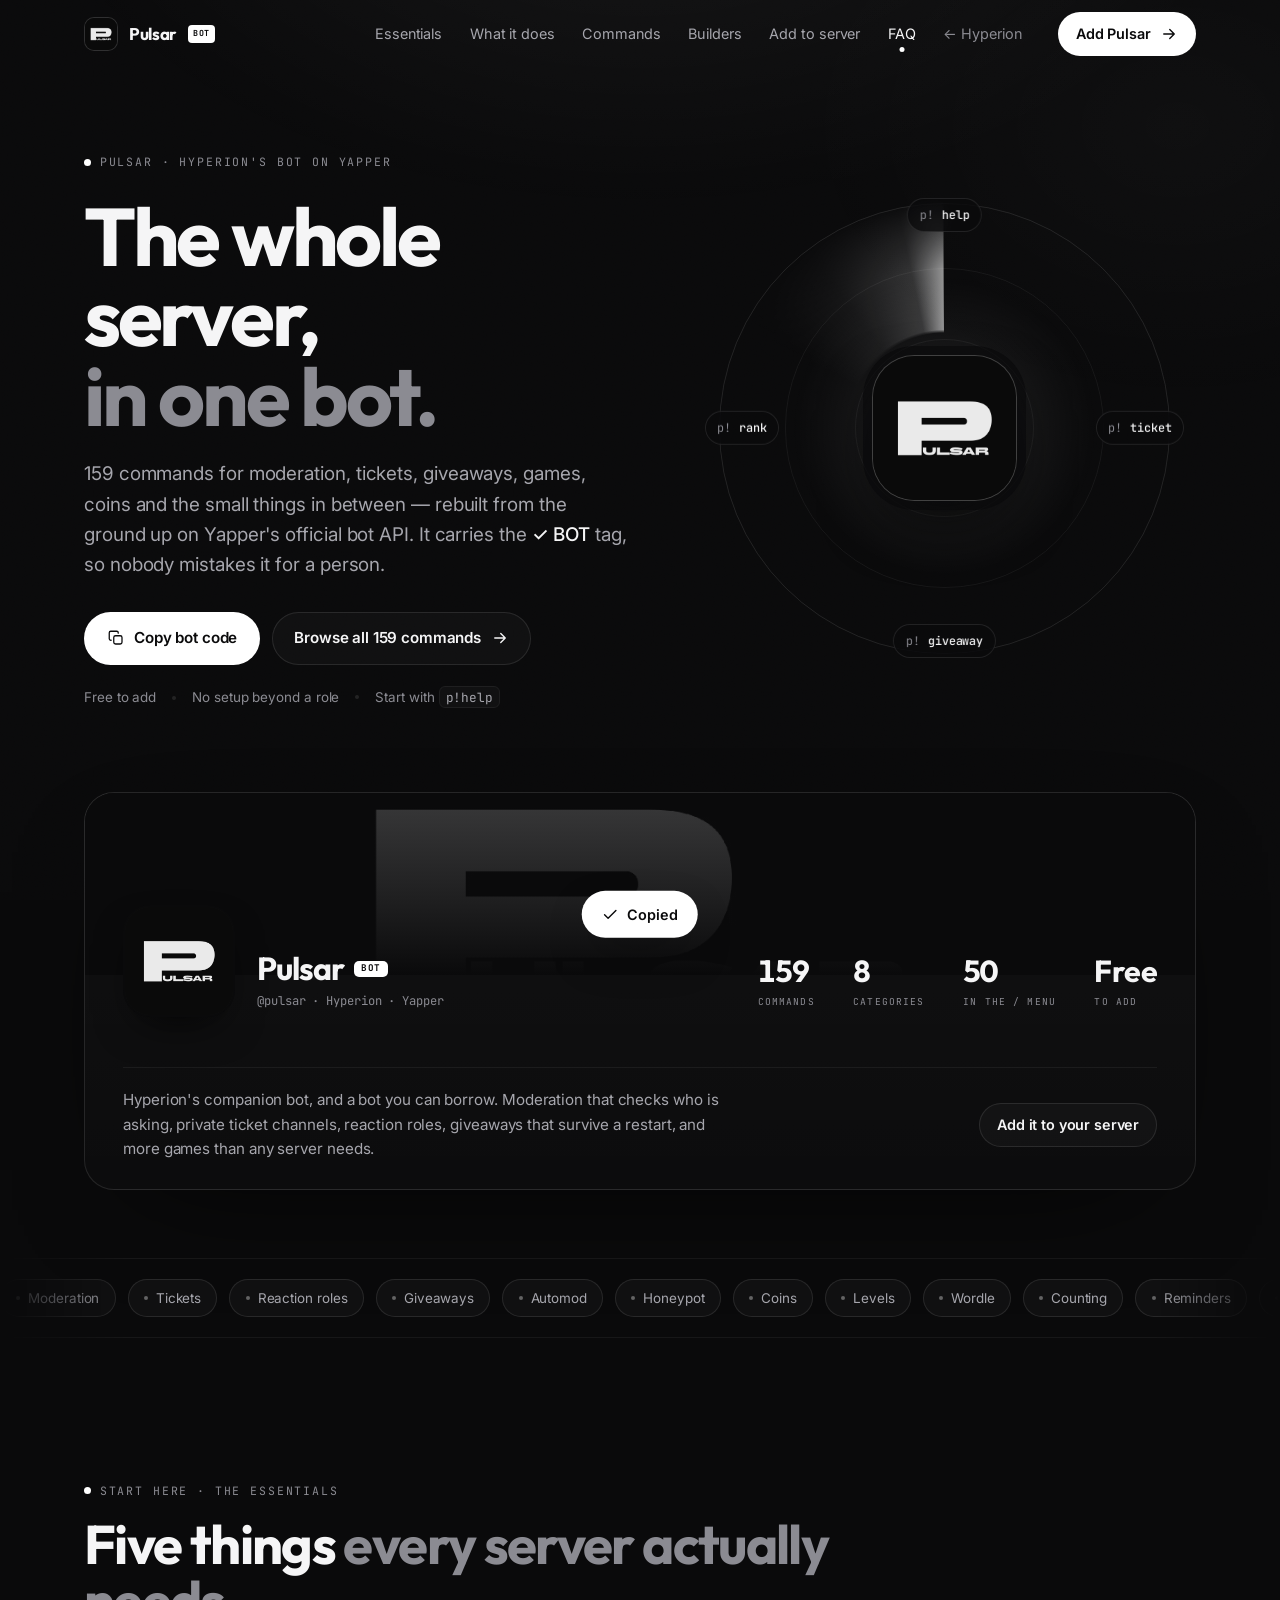
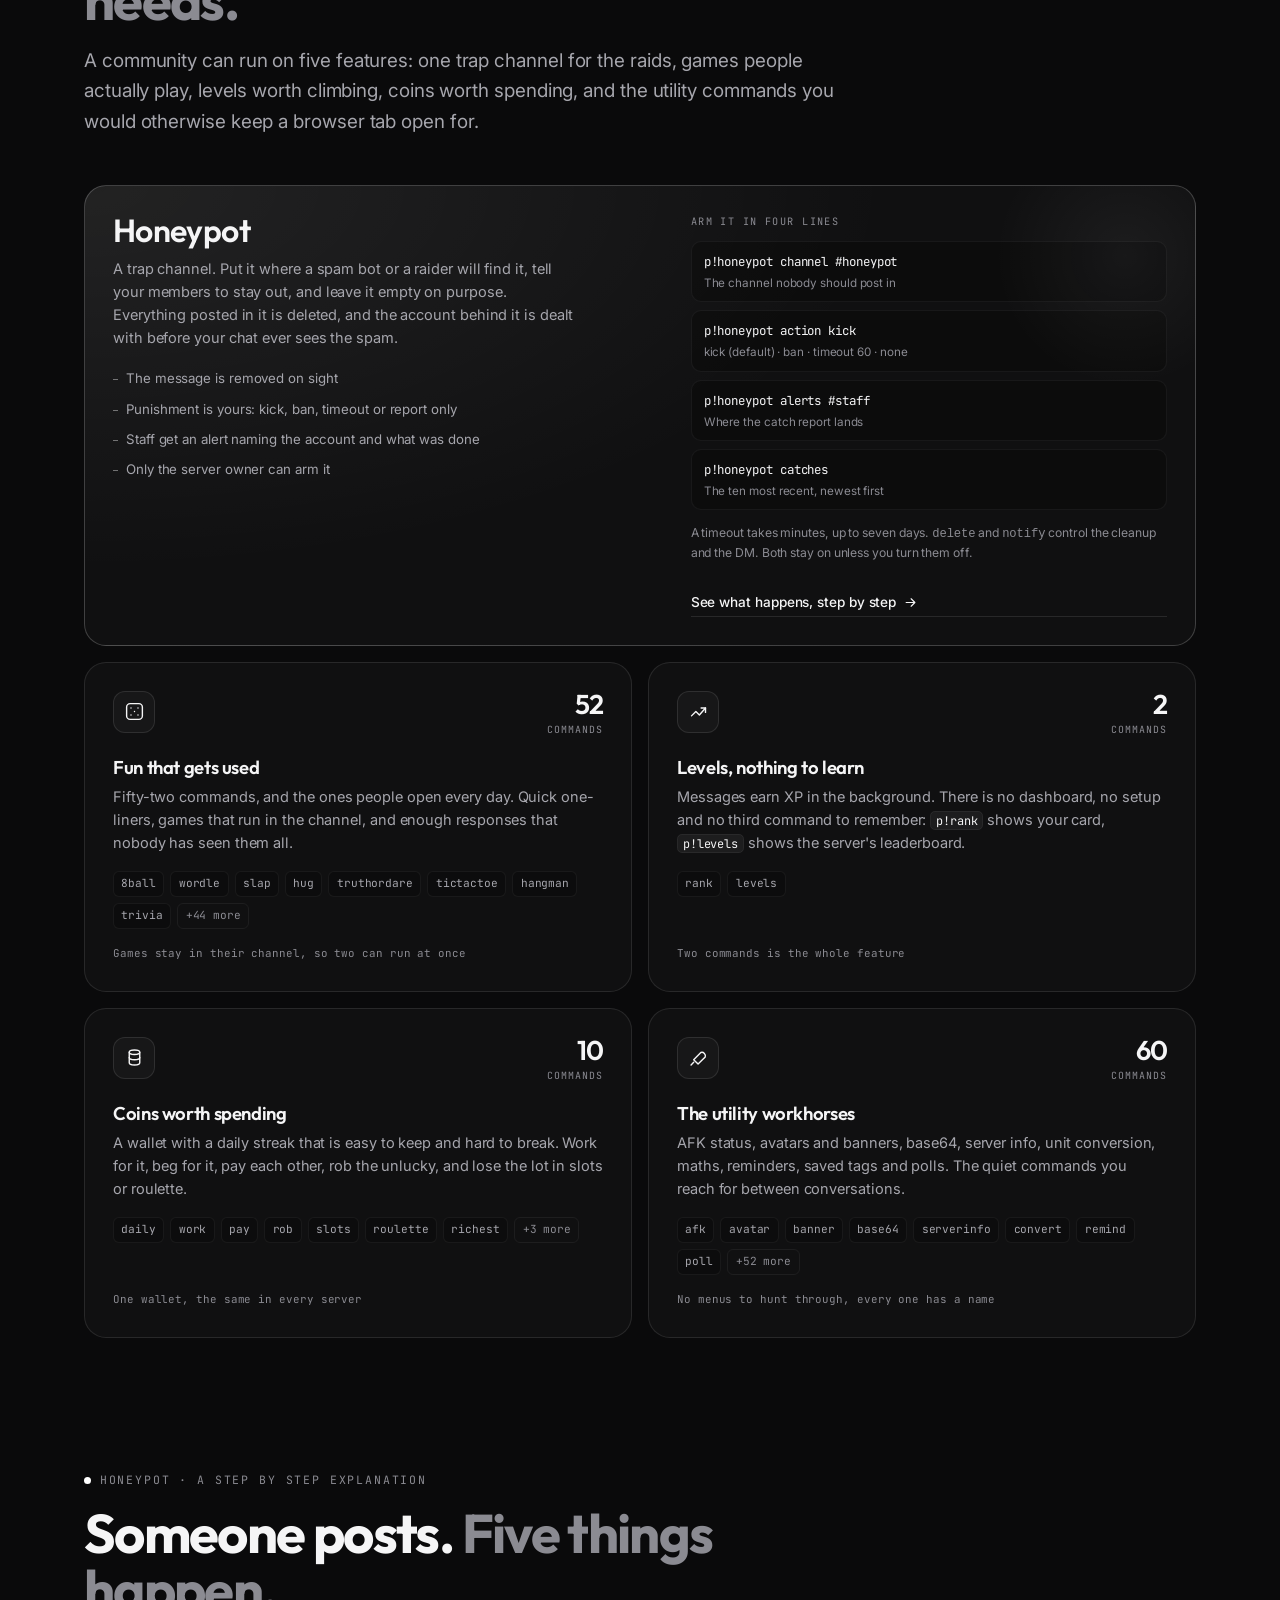
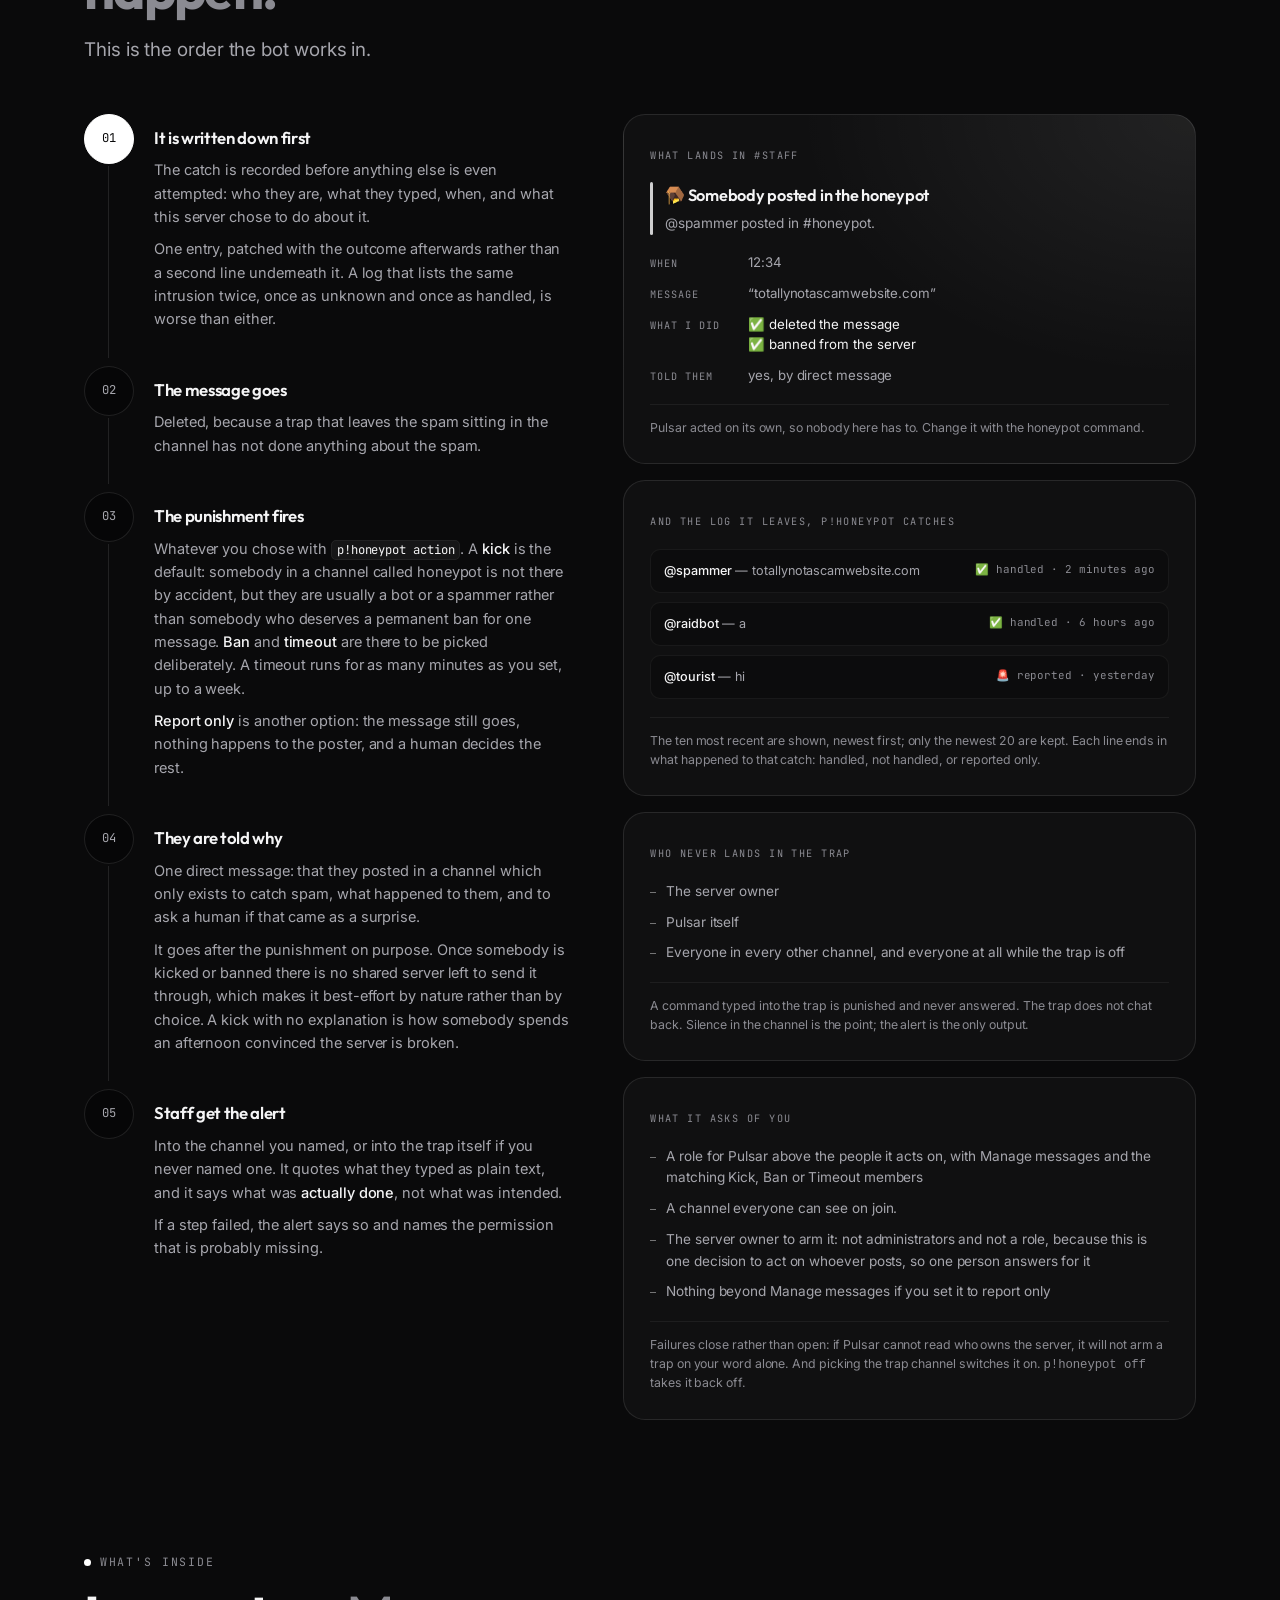
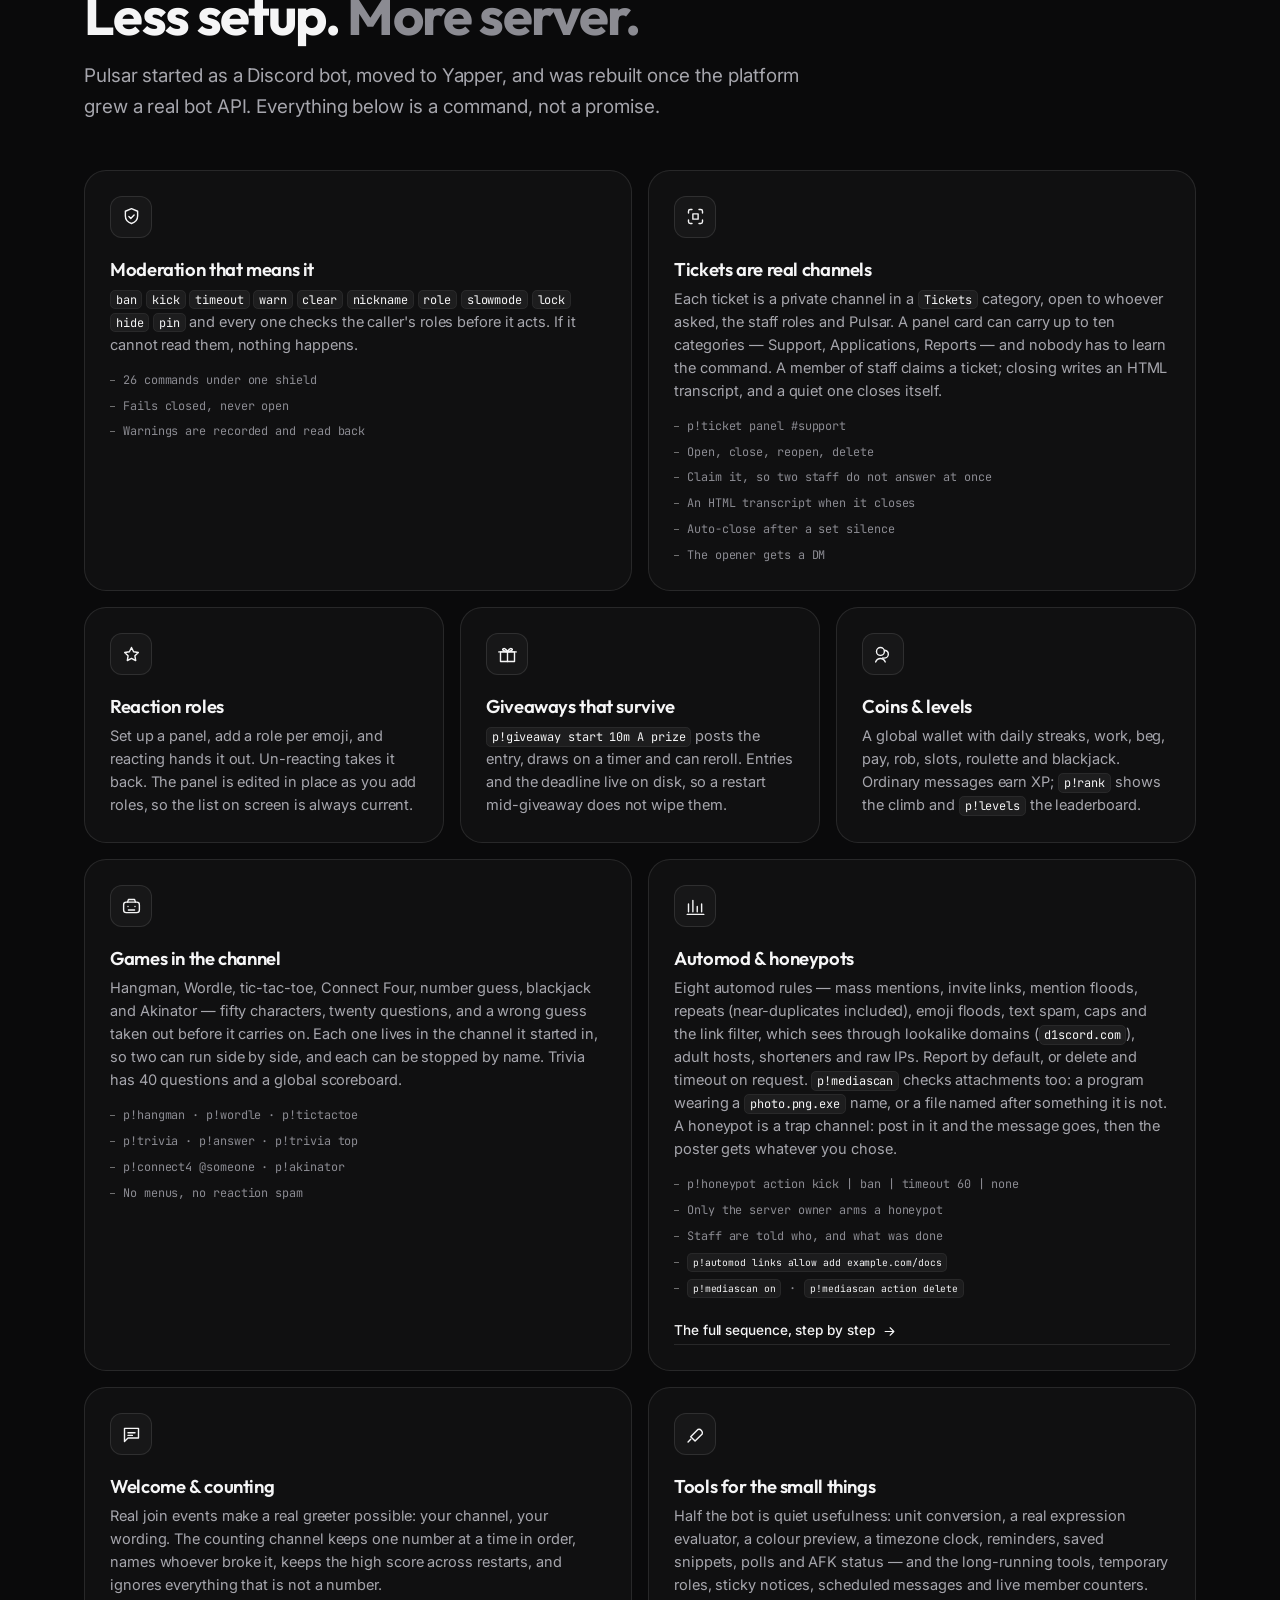
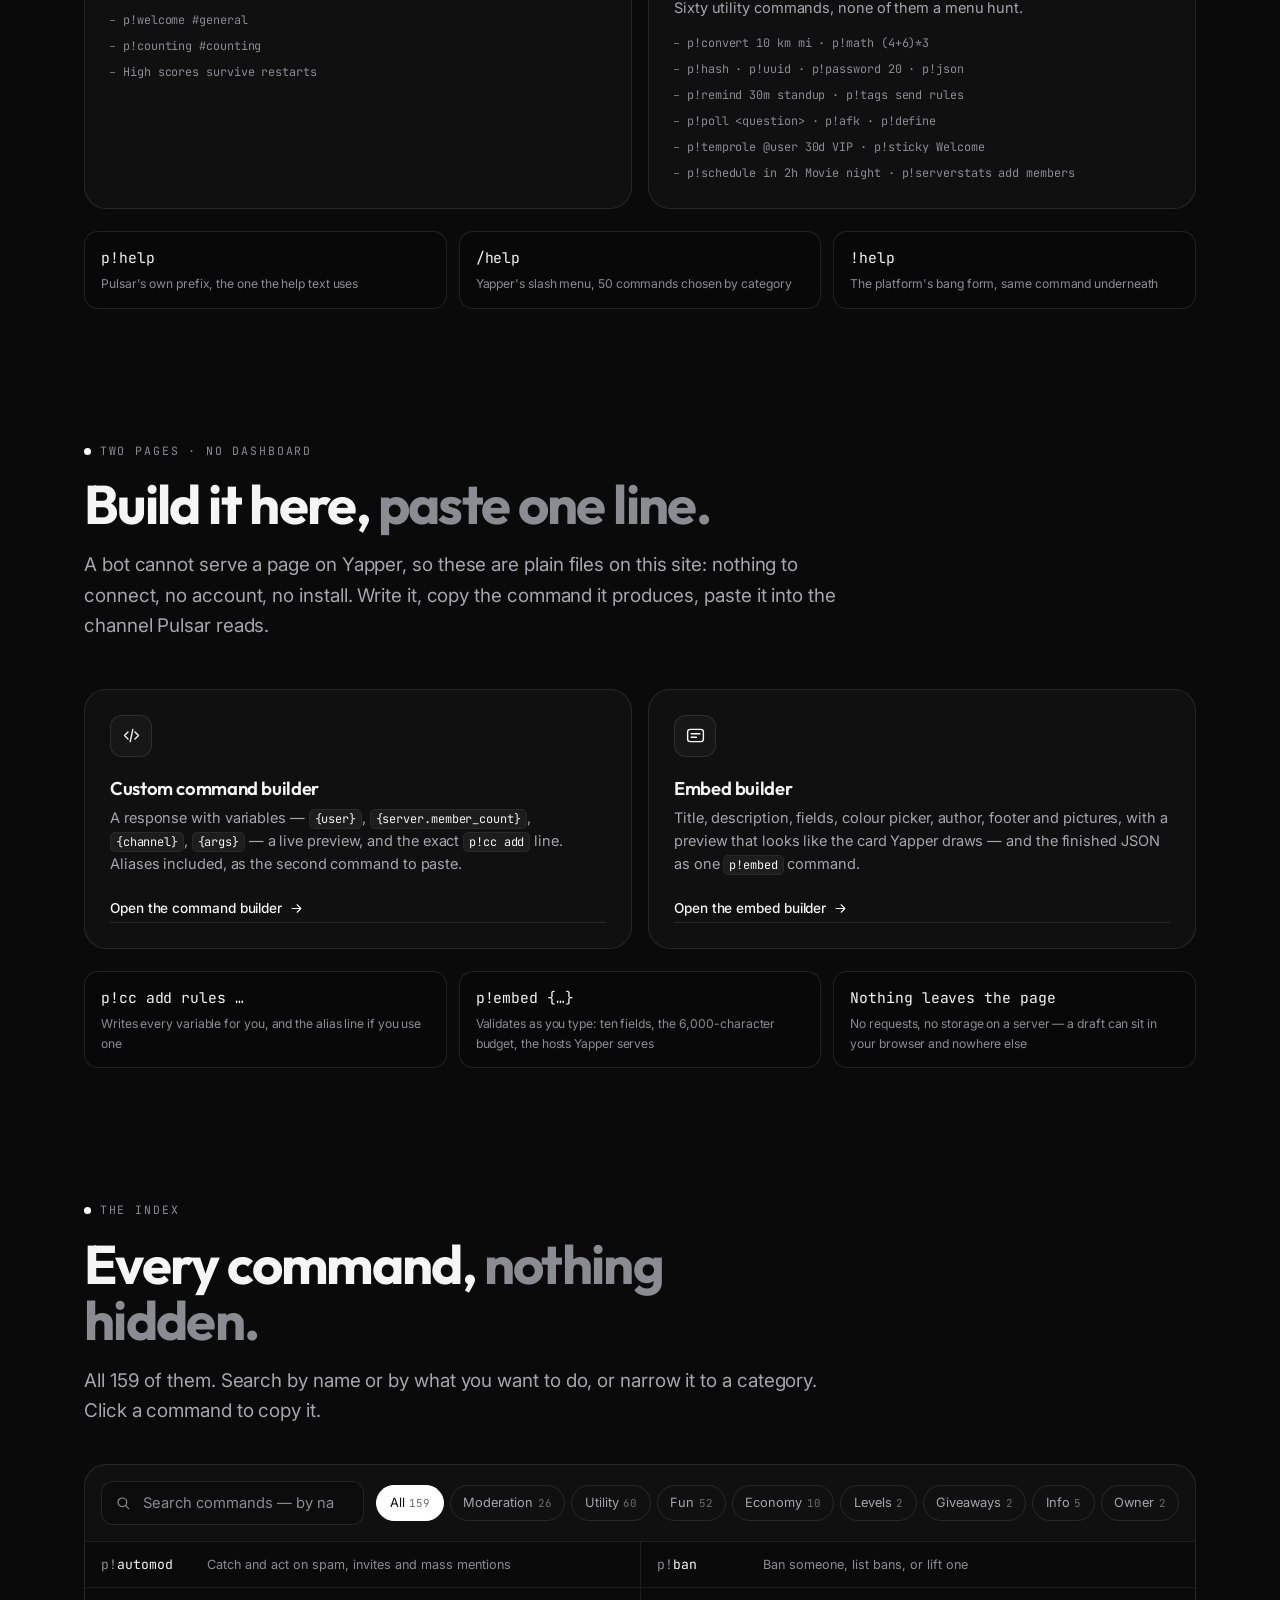
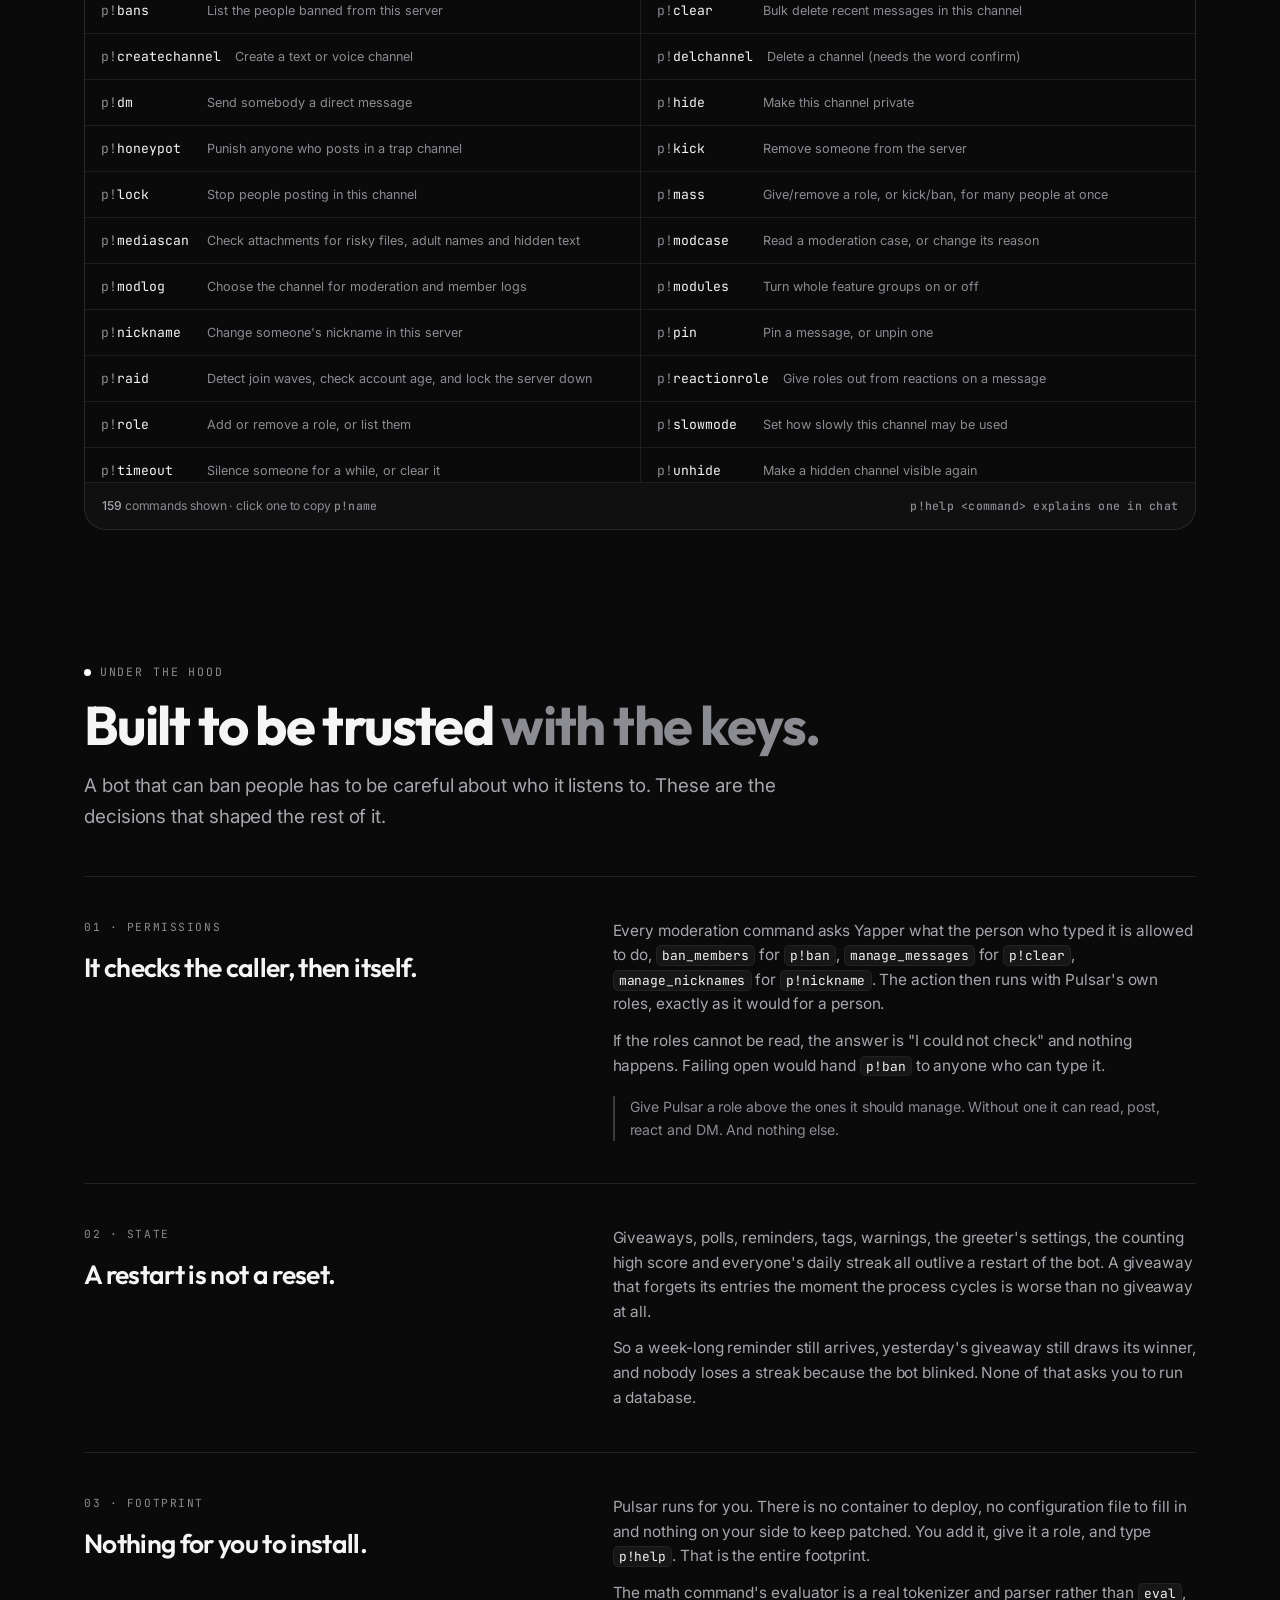
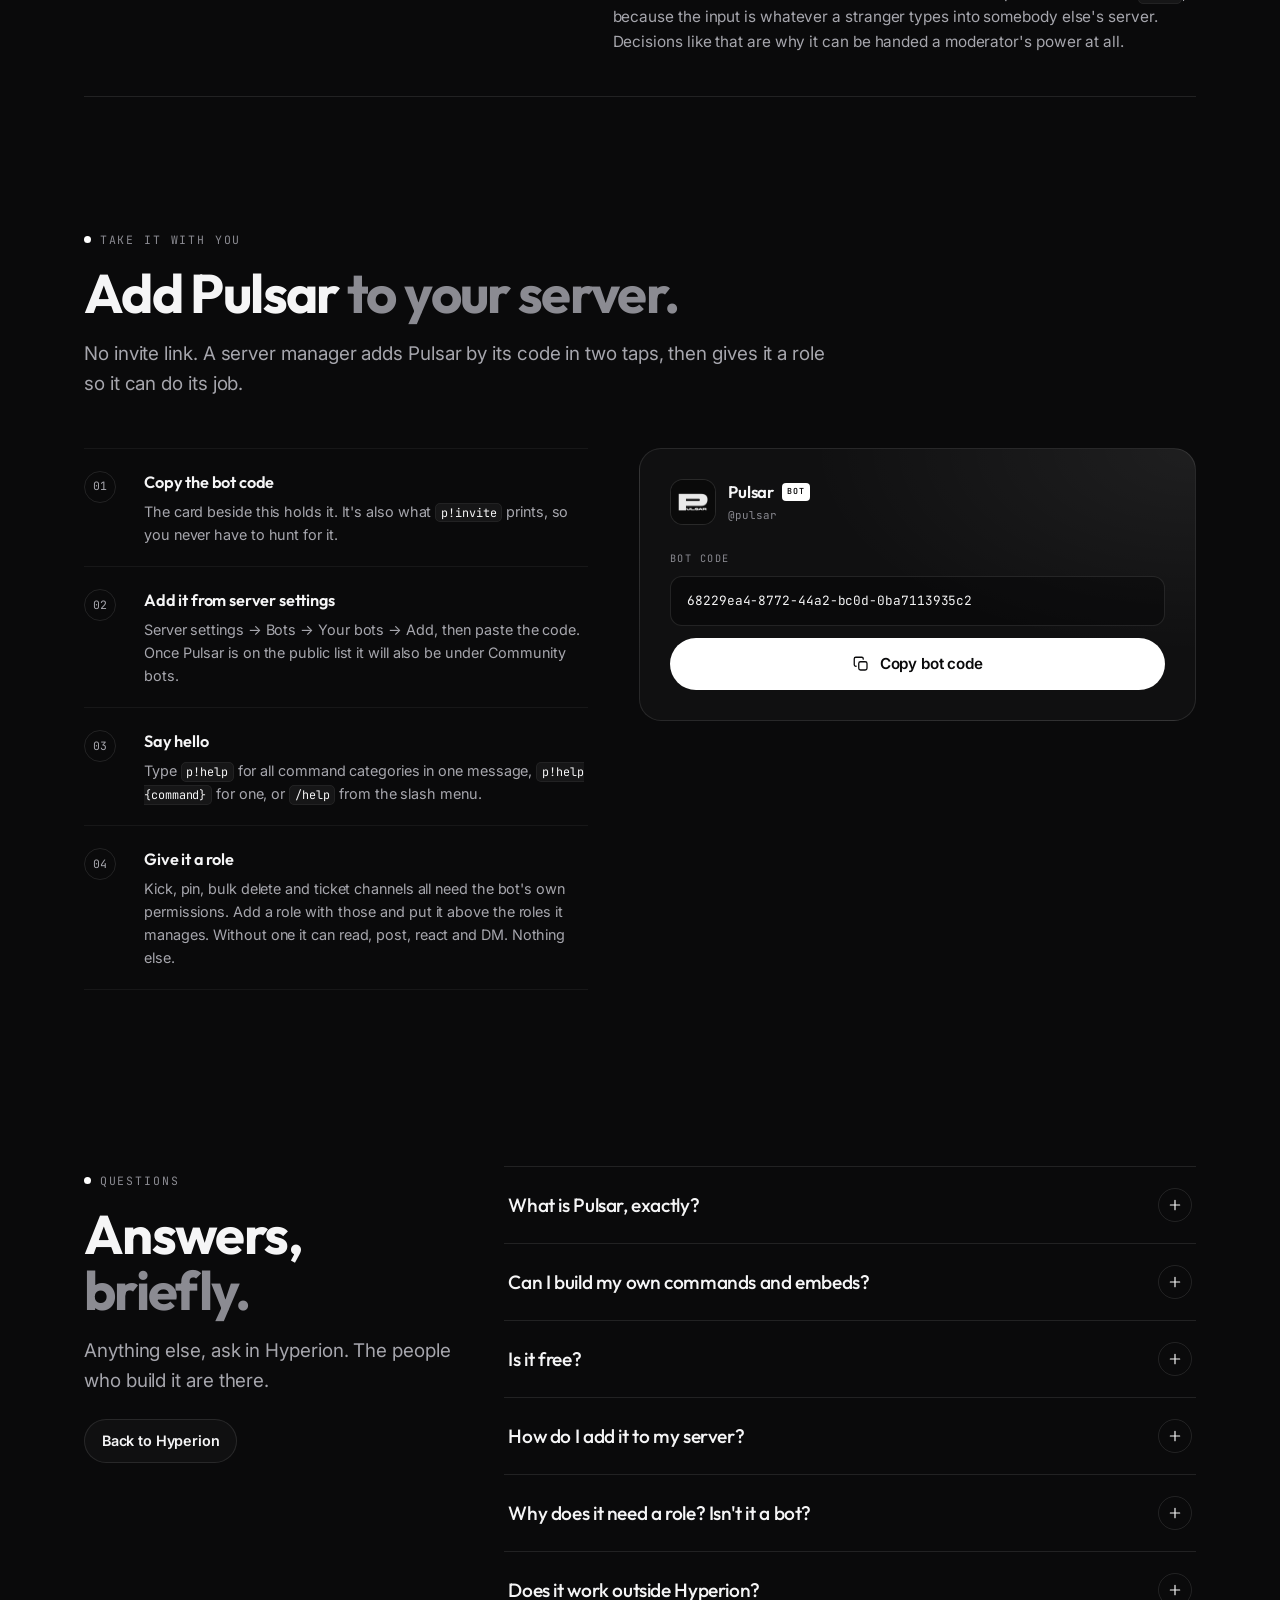
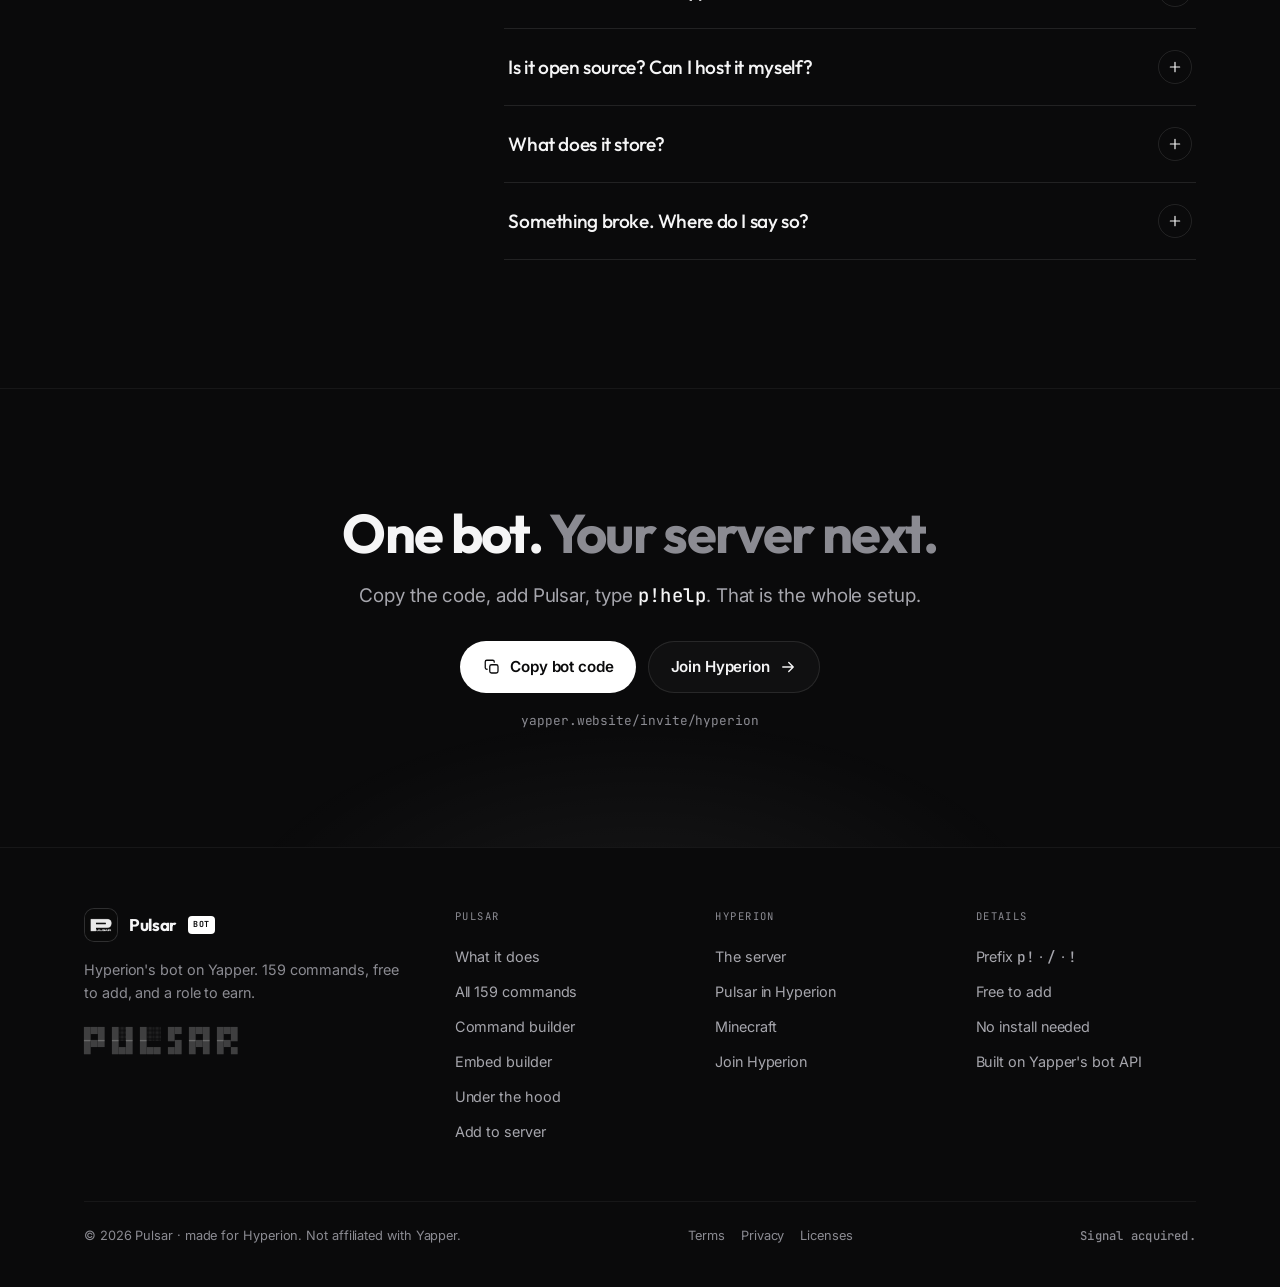
==== commit a94d1fec: "Update index.html" ====
--- a/pulsar/index.html
+++ b/pulsar/index.html
@@ -457,6 +457,9 @@
 .foot-col a:hover{color:#fff}
 .foot-bot{display:flex;justify-content:space-between;align-items:center;gap:20px;flex-wrap:wrap;margin-top:52px;padding-top:24px;border-top:1px solid var(--line-2);color:var(--ink-3);font-size:.8rem}
 .foot-bot .mono{font-size:.76rem}
+.foot-legal{display:flex;align-items:center;gap:16px;flex-wrap:wrap}
+.foot-legal a{color:var(--ink-3);transition:color .25s}
+.foot-legal a:hover{color:var(--ink)}
 
 /* ---------- toast ---------- */
 .toast{position:fixed;left:50%;bottom:28px;transform:translate(-50%,140%);z-index:150;
@@ -1273,6 +1276,11 @@
     </div>
     <div class="foot-bot">
       <span>© <span id="year">2026</span> Pulsar · made for Hyperion. Not affiliated with Yapper.</span>
+      <nav class="foot-legal" aria-label="Legal">
+        <a href="terms/">Terms</a>
+        <a href="privacy/">Privacy</a>
+        <a href="licenses/">Licenses</a>
+      </nav>
       <span class="mono">Signal acquired.</span>
     </div>
   </div>
